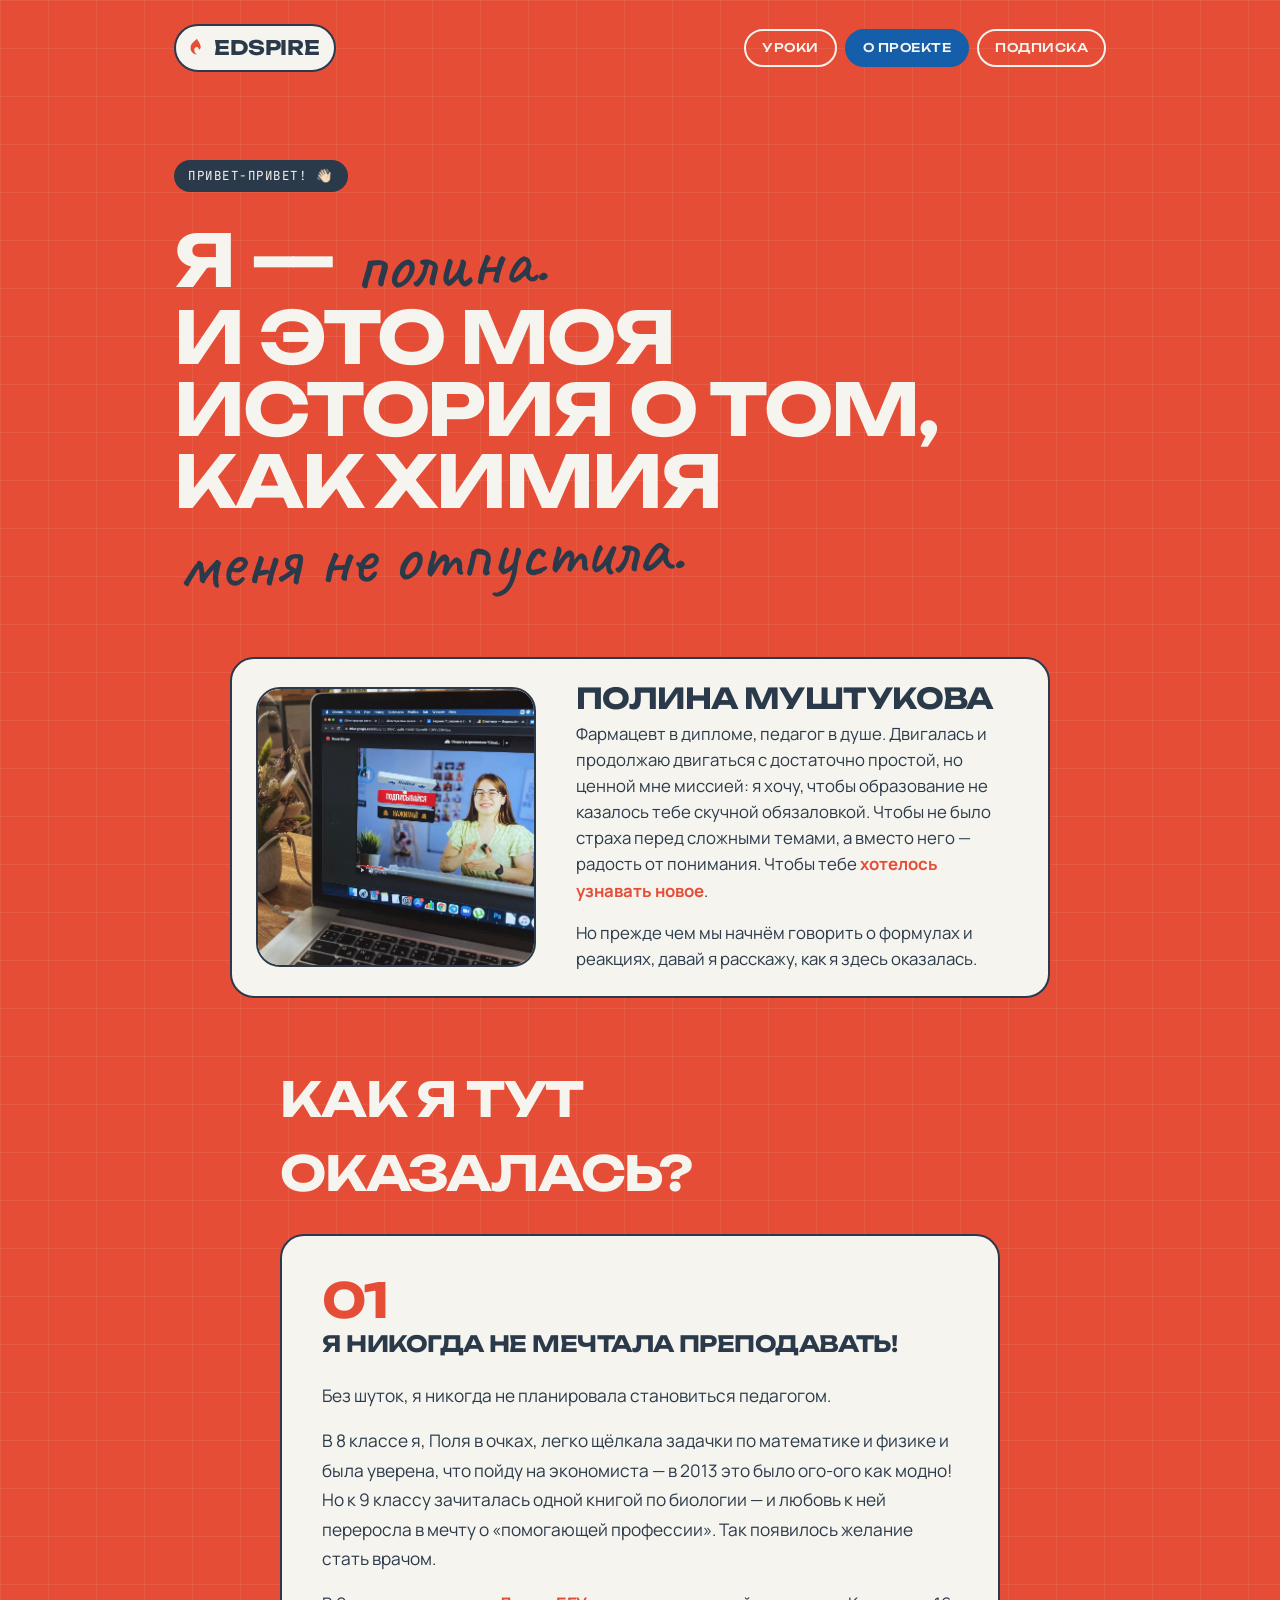
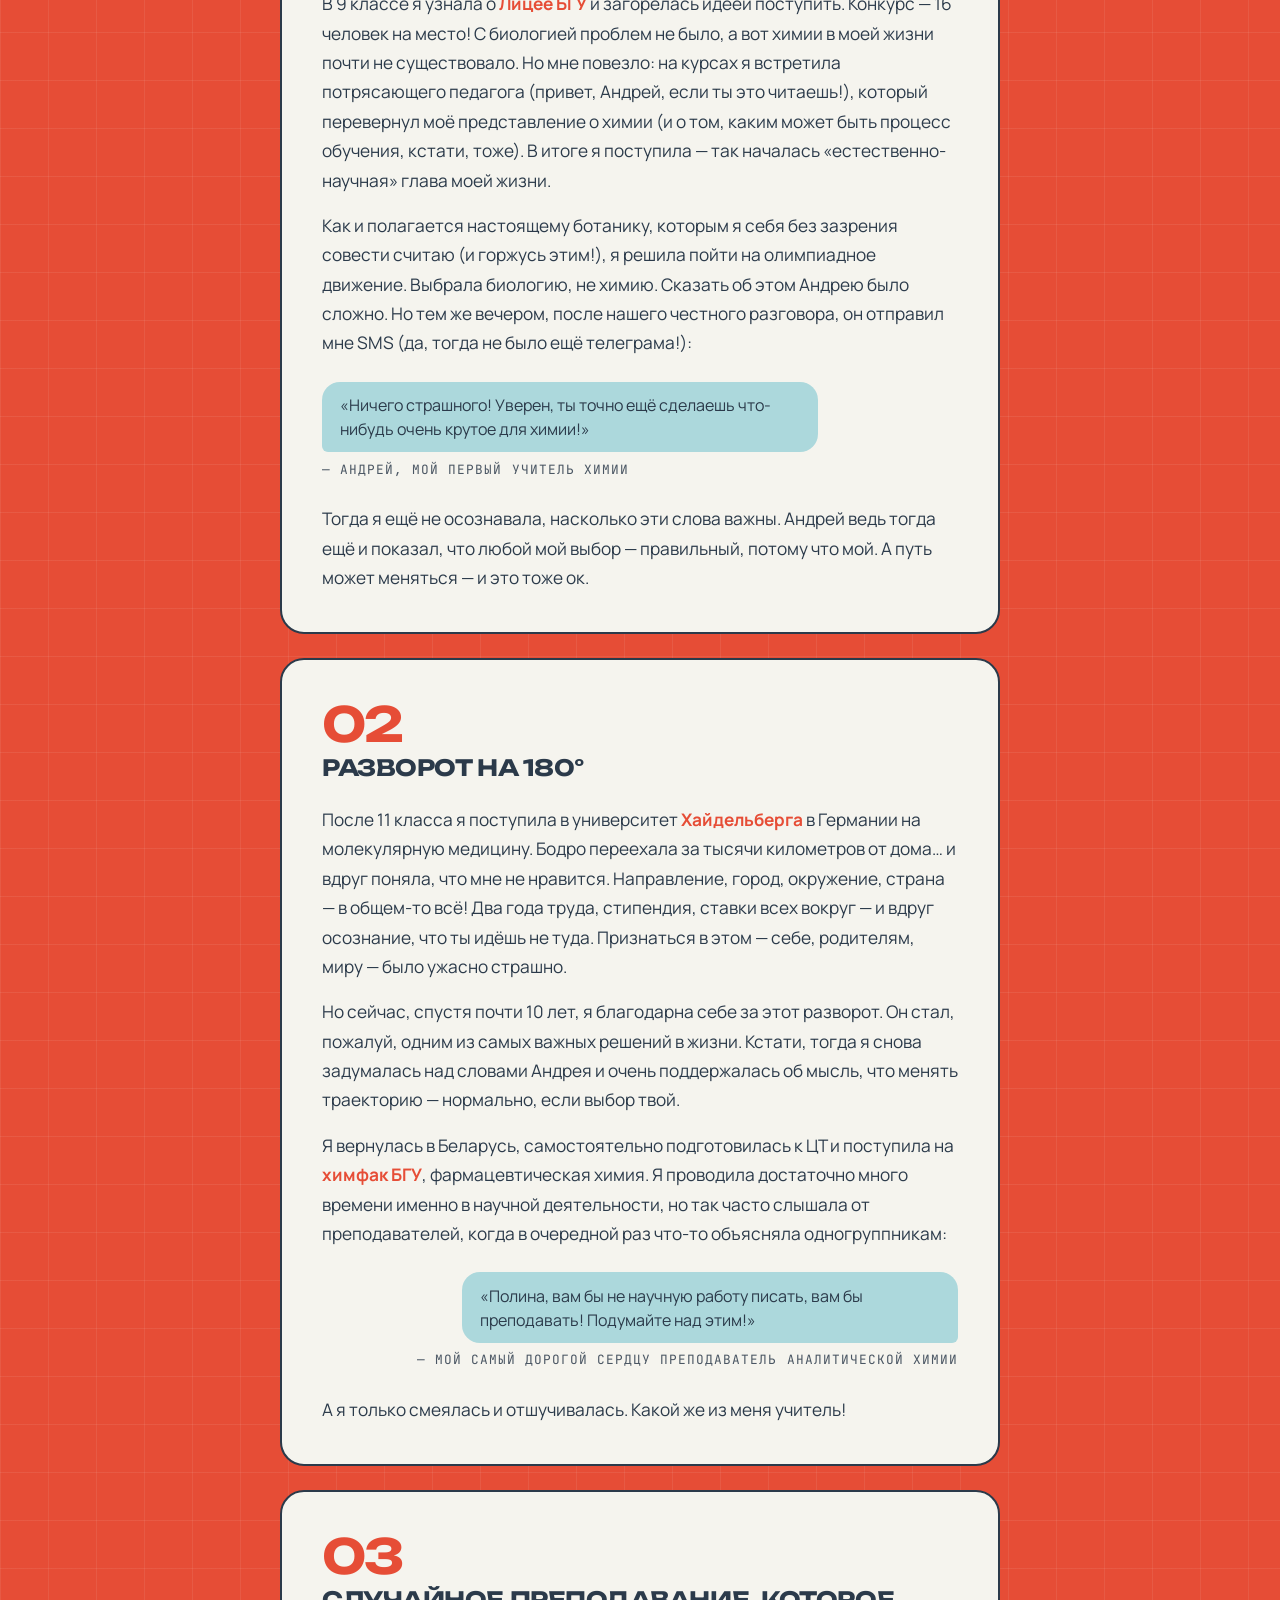
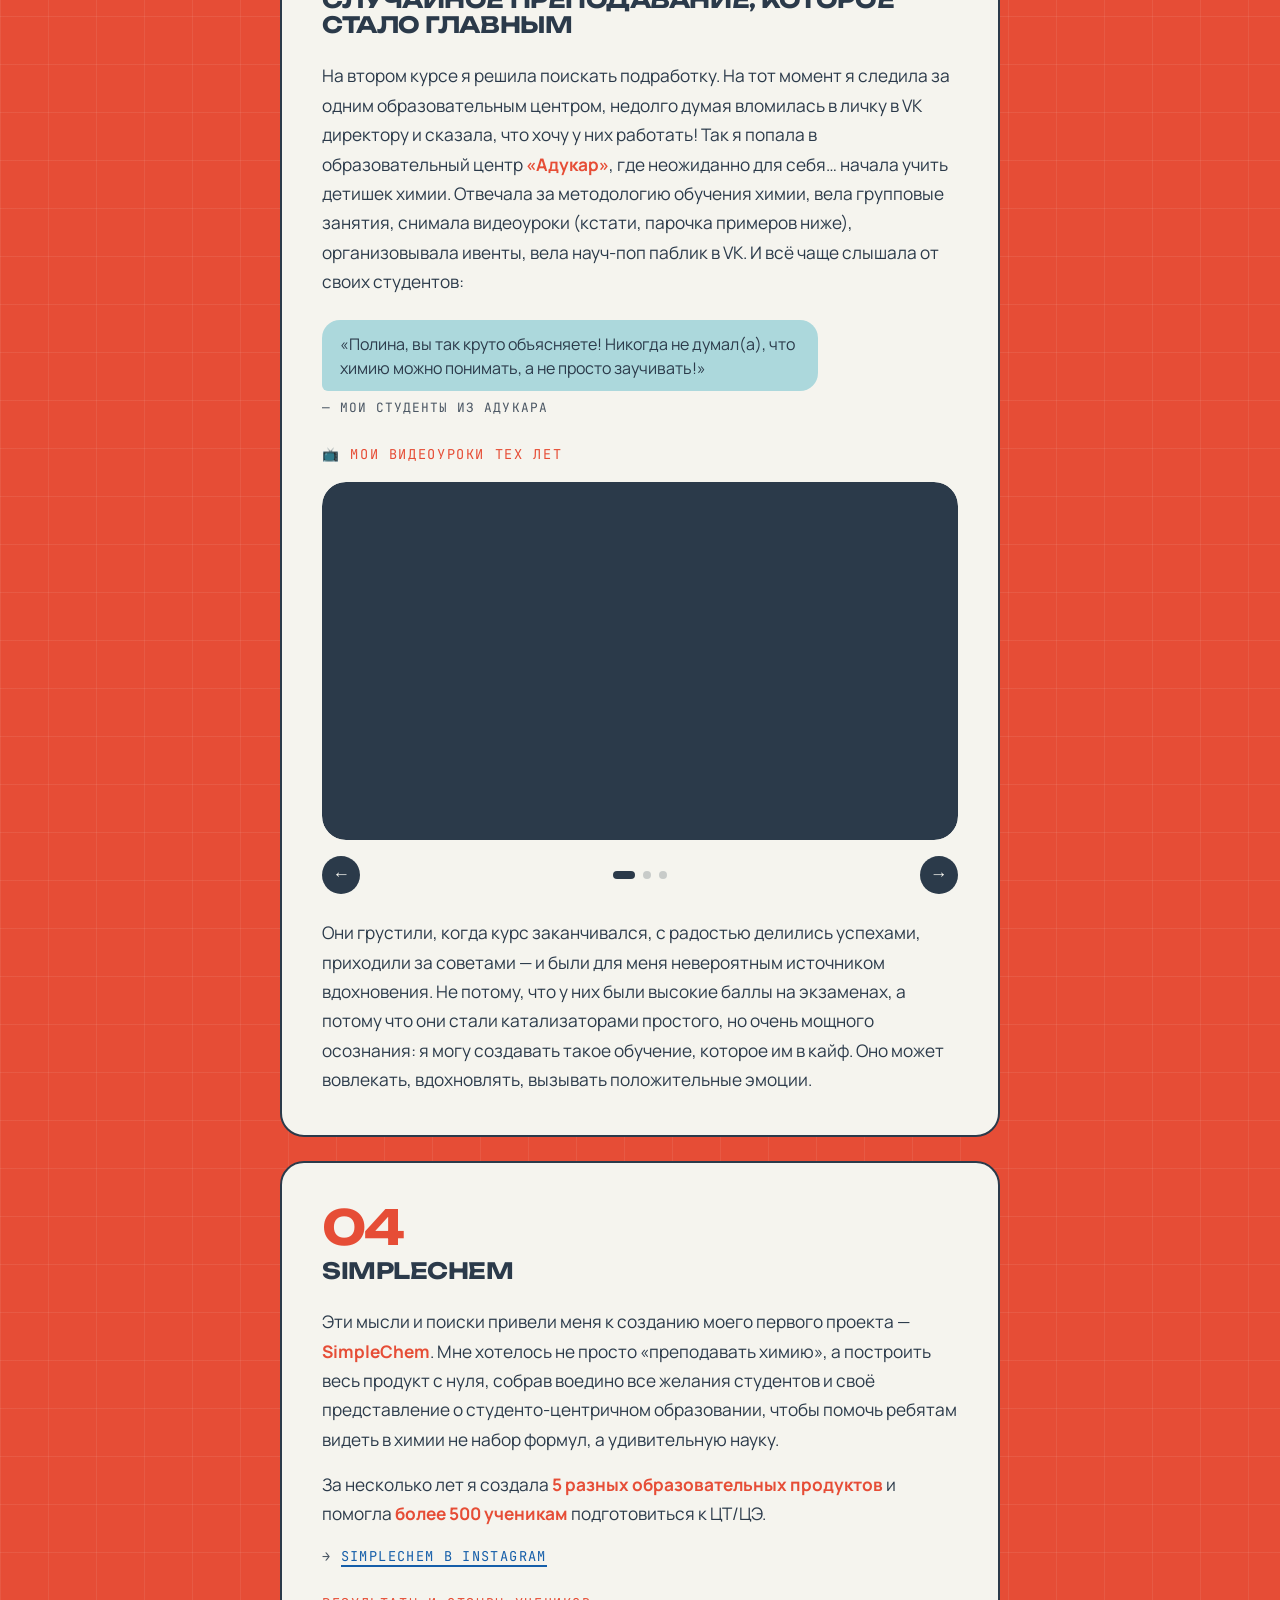
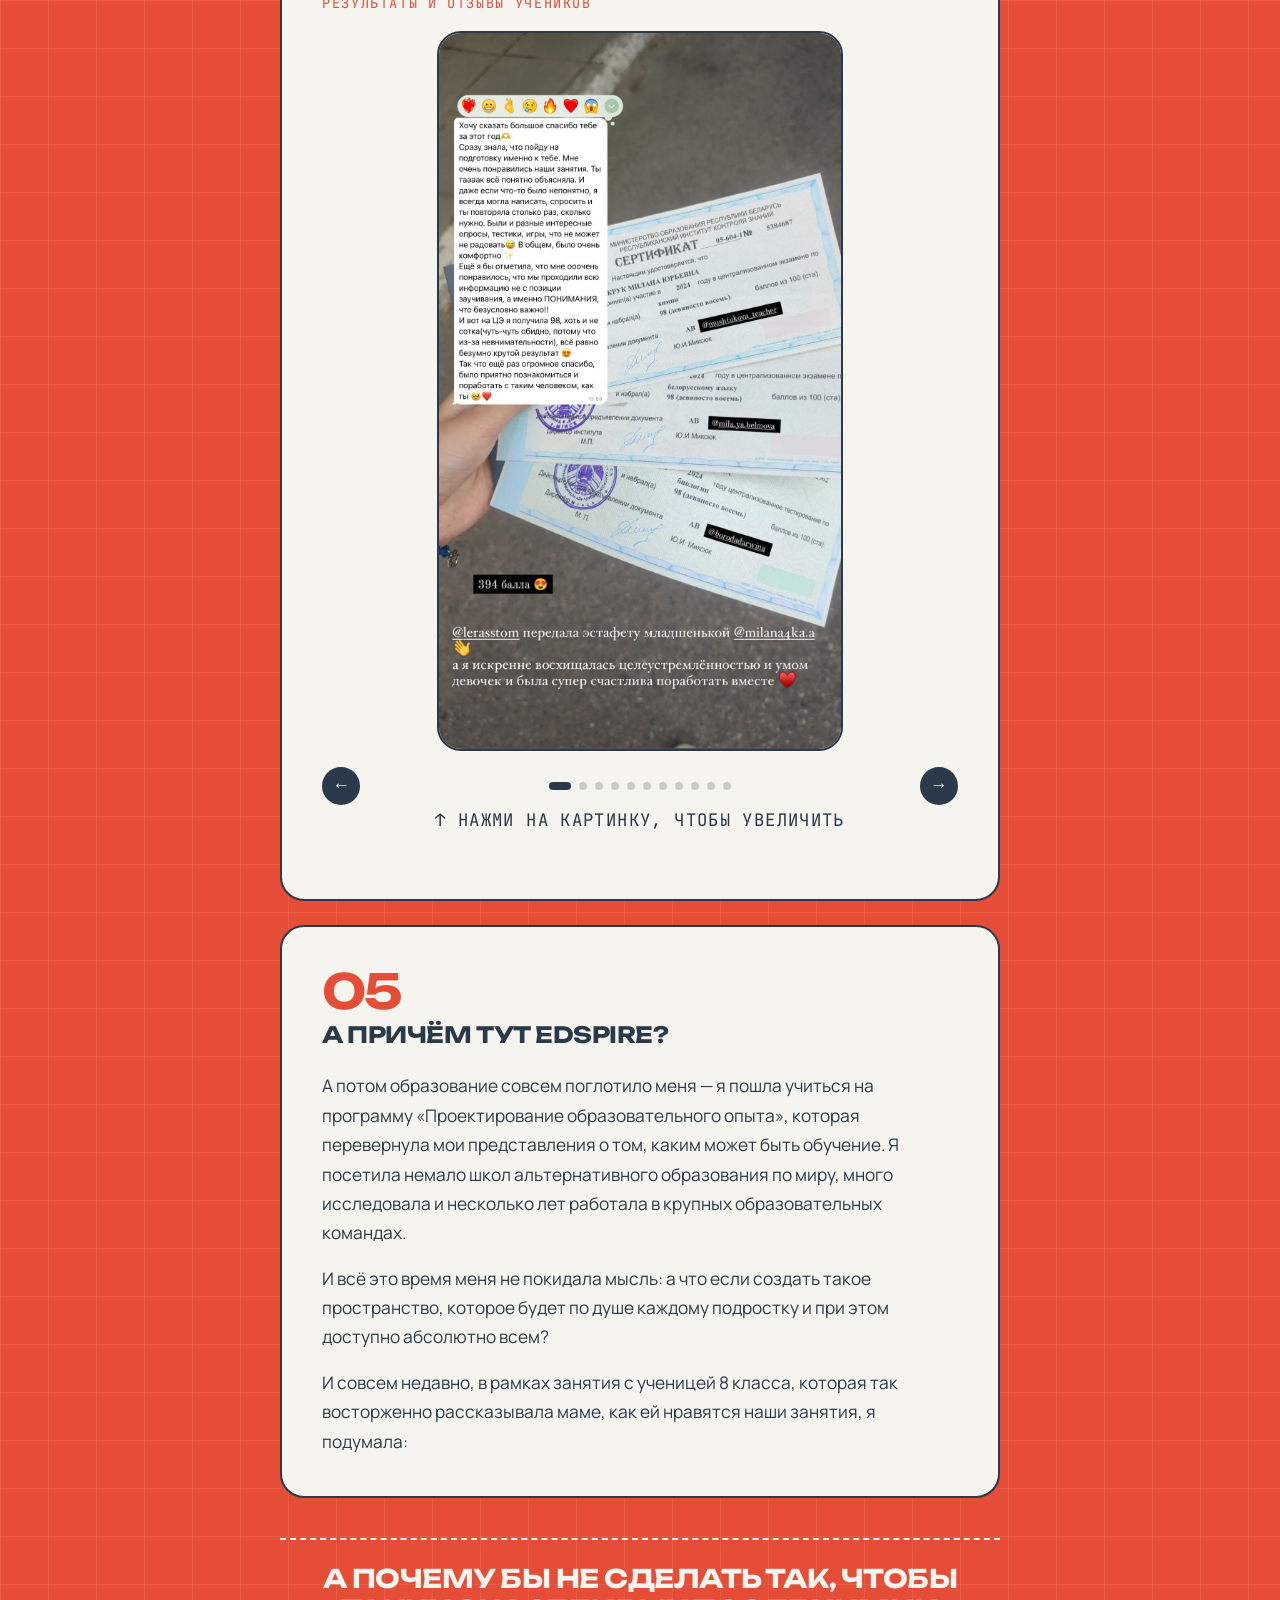
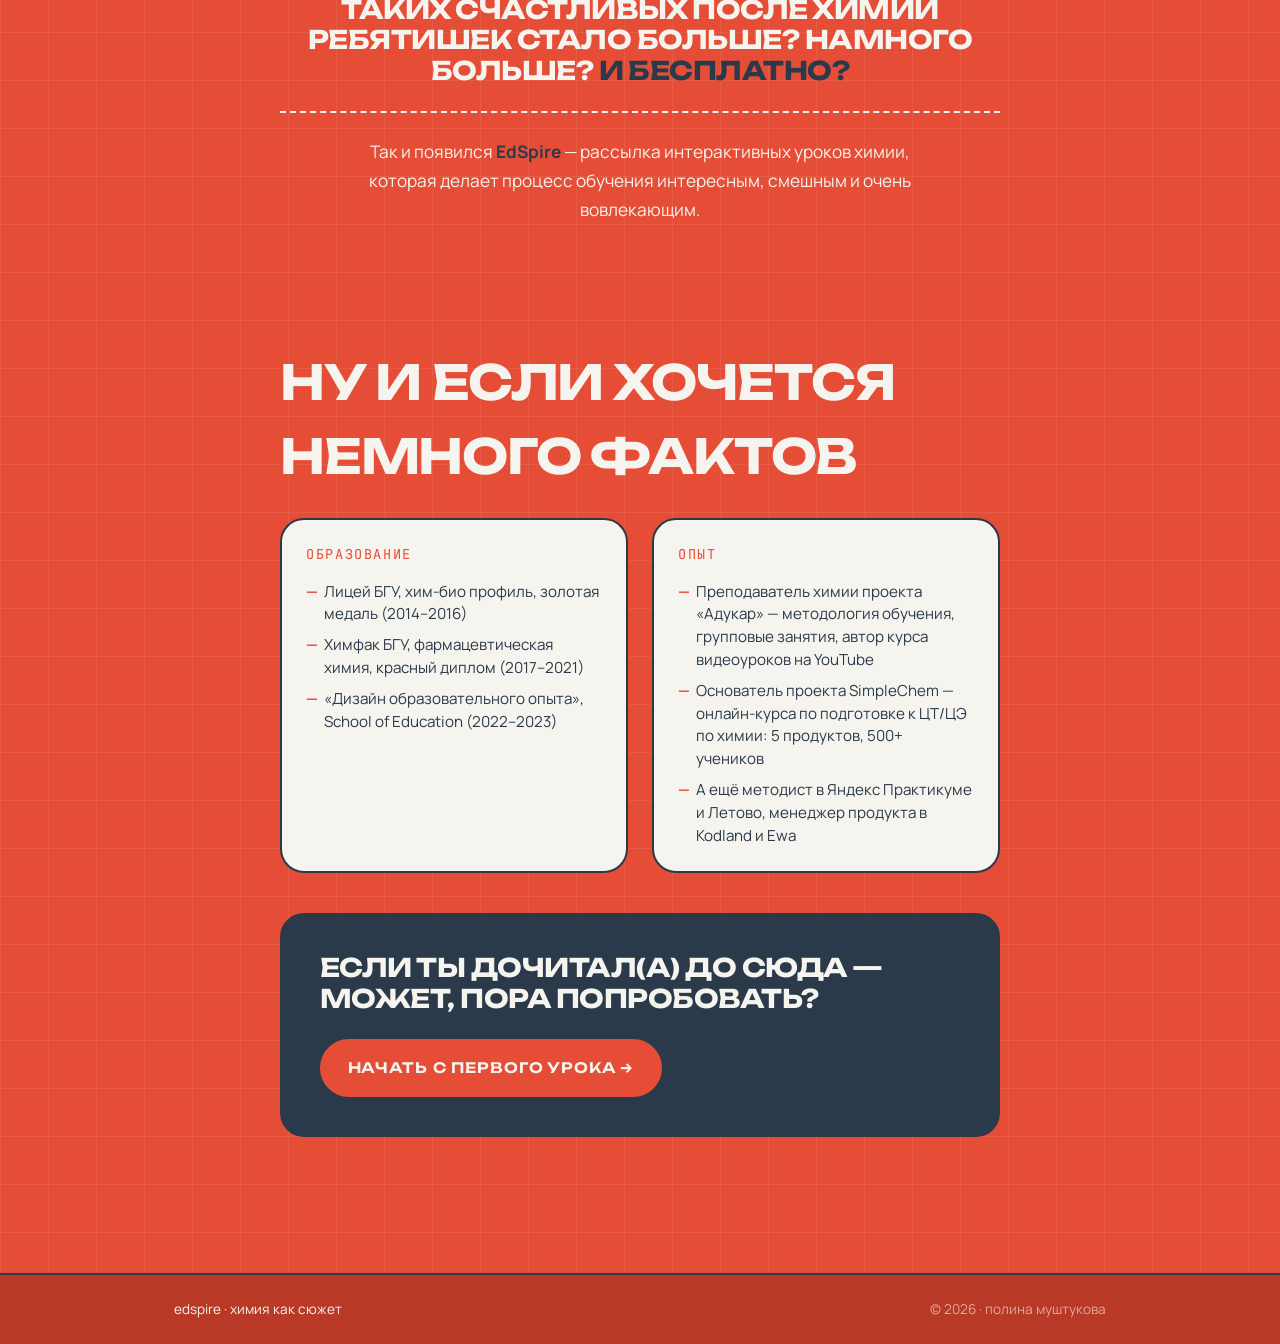
==== about/index.html @ 7f11f26e "сайт: главная, о проекте и первый готовый урок публичная витрина EdSpire. показываются только готовы" ====
<!DOCTYPE html>
<html lang="ru">
<head>
  <meta charset="UTF-8" />
  <meta name="viewport" content="width=device-width, initial-scale=1.0" />
  <title>о проекте — EdSpire</title>
  <meta name="description" content="EdSpire — это рассылка уроков химии от Полины Муштуковой. История о том, как из лицея БГУ через Хайдельберг я пришла к идее бесплатных уроков для всех." />
  <link rel="preconnect" href="https://fonts.googleapis.com" />
  <link rel="preconnect" href="https://fonts.gstatic.com" crossorigin />
  <link href="https://fonts.googleapis.com/css2?family=Unbounded:wght@400;500;600;700&family=Manrope:wght@400;500;600;700&family=Caveat:wght@500;600;700&family=JetBrains+Mono:wght@400;500&display=swap" rel="stylesheet" />
  <link rel="stylesheet" href="../assets/css/base.css" />
  <link rel="stylesheet" href="../assets/css/about.css" />
</head>
<body>
  <header class="site-header">
    <div class="wrap">
      <a class="logo" href="../">
        <span class="logo-pill">
          <span class="logo-flame" aria-hidden="true"></span>
          <span>edspire</span>
        </span>
      </a>
      <nav class="site-nav">
        <a href="../lessons/">уроки</a>
        <a href="./" class="is-active">о проекте</a>
        <a href="../#subscribe">подписка</a>
      </nav>
    </div>
  </header>

  <main class="about-page">

    <!-- ============ HERO ============ -->
    <section class="about-hero">
      <div class="wrap">
        <p class="eyebrow">привет-привет! 👋🏻</p>
        <h1 class="about-title">
          я — <span class="accent">полина.</span><br/>
          и это моя история о том,<br/>
          как химия <span class="accent">меня не отпустила.</span>
        </h1>
      </div>
    </section>

    <!-- ============ КАРТОЧКА «КТО Я» ============ -->
    <section class="about-intro">
      <div class="wrap">
        <div class="intro-grid">
          <div class="intro-photo">
            <img src="../assets/images/palina.jpg" alt="Полина Муштукова" />
          </div>

          <div class="intro-text">
            <p class="intro-name">полина муштукова</p>
            <p>
              Фармацевт в дипломе, педагог в душе. Двигалась и продолжаю двигаться
              с достаточно простой, но ценной мне миссией: я хочу, чтобы образование
              не казалось тебе скучной обязаловкой. Чтобы не было страха перед
              сложными темами, а вместо него — радость от понимания. Чтобы тебе
              <strong>хотелось узнавать новое</strong>.
            </p>
            <p>
              Но прежде чем мы начнём говорить о формулах и реакциях, давай я
              расскажу, как я здесь оказалась.
            </p>
          </div>
        </div>
      </div>
    </section>

    <!-- ============ ИСТОРИЯ ============ -->
    <section class="about-story">
      <div class="wrap">
        <h2 class="story-heading">как я тут оказалась?</h2>

        <!-- карточка 1 -->
        <div class="story-card">
          <span class="story-card-num">01</span>
          <p class="story-card-title">я никогда не мечтала преподавать!</p>
          <p>
            Без шуток, я никогда не планировала становиться педагогом.
          </p>
          <p>
            В 8 классе я, Поля в очках, легко щёлкала задачки по математике
            и физике и была уверена, что пойду на экономиста — в 2013 это было
            ого-ого как модно! Но к 9 классу зачиталась одной книгой по биологии —
            и любовь к ней переросла в мечту о «помогающей профессии». Так
            появилось желание стать врачом.
          </p>
          <p>
            В 9 классе я узнала о <strong>Лицее БГУ</strong> и загорелась
            идеей поступить. Конкурс — 16 человек на место! С биологией проблем
            не было, а вот химии в моей жизни почти не существовало. Но мне
            повезло: на курсах я встретила потрясающего педагога (привет, Андрей,
            если ты это читаешь!), который перевернул моё представление о химии
            (и о том, каким может быть процесс обучения, кстати, тоже).
            В итоге я поступила — так началась «естественно-научная» глава
            моей жизни.
          </p>
          <p>
            Как и полагается настоящему ботанику, которым я себя без зазрения
            совести считаю (и горжусь этим!), я решила пойти на олимпиадное
            движение. Выбрала биологию, не химию. Сказать об
            этом Андрею было сложно. Но тем же вечером, после нашего честного
            разговора, он отправил мне SMS (да, тогда не было ещё телеграма!):
          </p>
          <div class="sms-quote">
            <div class="bubble">
              <p>«Ничего страшного! Уверен, ты точно ещё сделаешь что-нибудь очень крутое для химии!»</p>
            </div>
            <p class="quote-author">— Андрей, мой первый учитель химии</p>
          </div>
          <p>
            Тогда я ещё не осознавала, насколько эти слова важны. Андрей ведь
            тогда ещё и показал, что любой мой выбор — правильный, потому что мой.
            А путь может меняться — и это тоже ок.
          </p>
        </div>

        <!-- карточка 2 -->
        <div class="story-card">
          <span class="story-card-num">02</span>
          <p class="story-card-title">разворот на 180°</p>
          <p>
            После 11 класса я поступила в университет <strong>Хайдельберга</strong>
            в Германии на молекулярную медицину. Бодро переехала за тысячи
            километров от дома… и вдруг поняла, что мне не нравится. Направление,
            город, окружение, страна — в общем-то всё! Два года труда, стипендия,
            ставки всех вокруг — и вдруг осознание, что ты идёшь не туда.
            Признаться в этом — себе, родителям, миру — было ужасно страшно.
          </p>
          <p>
            Но сейчас, спустя почти 10 лет, я благодарна себе за этот разворот.
            Он стал, пожалуй, одним из самых важных решений в жизни. Кстати, тогда
            я снова задумалась над словами Андрея и очень поддержалась об мысль,
            что менять траекторию — нормально, если выбор твой.
          </p>
          <p>
            Я вернулась в Беларусь, самостоятельно подготовилась к ЦТ и
            поступила на <strong>химфак БГУ</strong>, фармацевтическая химия.
            Я проводила достаточно много времени именно в научной деятельности,
            но так часто слышала от преподавателей, когда в очередной раз
            что-то объясняла одногруппникам:
          </p>
          <div class="sms-quote sms-quote--right">
            <div class="bubble">
              <p>«Полина, вам бы не научную работу писать, вам бы преподавать! Подумайте над этим!»</p>
            </div>
            <p class="quote-author">— мой самый дорогой сердцу преподаватель аналитической химии</p>
          </div>
          <p>А я только смеялась и отшучивалась. Какой же из меня учитель!</p>
        </div>

        <!-- карточка 3 -->
        <div class="story-card">
          <span class="story-card-num">03</span>
          <p class="story-card-title">случайное преподавание, которое стало главным</p>
          <p>
            На втором курсе я решила поискать подработку. На тот момент я следила
            за одним образовательным центром, недолго думая вломилась в личку в VK
            директору и сказала, что хочу у них работать! Так я попала в
            образовательный центр <strong>«Адукар»</strong>,
            где неожиданно для себя… начала учить детишек химии. Отвечала за
            методологию обучения химии, вела групповые занятия, снимала
            видеоуроки (кстати, парочка примеров ниже), организовывала ивенты, вела
            науч-поп паблик в VK. И всё чаще слышала от своих студентов:
          </p>
          <div class="sms-quote">
            <div class="bubble">
              <p>«Полина, вы так круто объясняете! Никогда не думал(а), что химию можно понимать, а не просто заучивать!»</p>
            </div>
            <p class="quote-author">— мои студенты из Адукара</p>
          </div>
          <div class="youtube-block">
            <p class="youtube-label">📺 мои видеоуроки тех лет</p>
            <div class="youtube-carousel" id="yt-carousel">
              <div class="video-slide">
                <div class="video-wrap">
                  <iframe
                    src="https://www.youtube.com/embed/B3Gatl4y2GI"
                    title="Видеоурок химии №1"
                    allow="accelerometer; autoplay; clipboard-write; encrypted-media; gyroscope; picture-in-picture"
                    allowfullscreen>
                  </iframe>
                </div>
              </div>
              <div class="video-slide">
                <div class="video-wrap">
                  <iframe
                    src="https://www.youtube.com/embed/2sXJqnn6Hs8"
                    title="Видеоурок химии №2"
                    allow="accelerometer; autoplay; clipboard-write; encrypted-media; gyroscope; picture-in-picture"
                    allowfullscreen>
                  </iframe>
                </div>
              </div>
              <div class="video-slide">
                <div class="video-wrap">
                  <iframe
                    src="https://www.youtube.com/embed/vwnMvhMb02Q"
                    title="Видеоурок химии №3"
                    allow="accelerometer; autoplay; clipboard-write; encrypted-media; gyroscope; picture-in-picture"
                    allowfullscreen>
                  </iframe>
                </div>
              </div>
            </div>
            <div class="youtube-nav">
              <button class="yt-nav-btn yt-prev" aria-label="предыдущее видео">←</button>
              <div class="yt-dots">
                <button class="yt-dot is-active" aria-label="видео 1"></button>
                <button class="yt-dot" aria-label="видео 2"></button>
                <button class="yt-dot" aria-label="видео 3"></button>
              </div>
              <button class="yt-nav-btn yt-next" aria-label="следующее видео">→</button>
            </div>
          </div>
          <script>
          (function () {
            var carousel = document.getElementById('yt-carousel');
            var slides   = carousel.querySelectorAll('.video-slide');
            var dots     = document.querySelectorAll('.yt-dot');
            var current  = 0;

            function goTo(n) {
              current = Math.max(0, Math.min(slides.length - 1, n));
              carousel.scrollTo({ left: carousel.offsetWidth * current, behavior: 'smooth' });
              dots.forEach(function (d, i) { d.classList.toggle('is-active', i === current); });
            }

            document.querySelector('.yt-prev').addEventListener('click', function () { goTo(current - 1); });
            document.querySelector('.yt-next').addEventListener('click', function () { goTo(current + 1); });
            dots.forEach(function (d, i) { d.addEventListener('click', function () { goTo(i); }); });

            carousel.addEventListener('scroll', function () {
              var idx = Math.round(carousel.scrollLeft / carousel.offsetWidth);
              if (idx !== current) {
                current = idx;
                dots.forEach(function (d, i) { d.classList.toggle('is-active', i === current); });
              }
            }, { passive: true });
          })();
          </script>
          <p>
            Они грустили, когда курс заканчивался, с радостью делились
            успехами, приходили за советами — и были для меня невероятным
            источником вдохновения. Не потому, что у них были высокие баллы
            на экзаменах, а потому что они стали катализаторами простого,
            но очень мощного осознания: я могу создавать такое обучение, которое
            им в кайф. Оно может вовлекать, вдохновлять, вызывать положительные
            эмоции.
          </p>
        </div>

        <!-- карточка 4 -->
        <div class="story-card">
          <span class="story-card-num">04</span>
          <p class="story-card-title">SimpleChem</p>
          <p>
            Эти мысли и поиски привели меня к созданию моего первого проекта —
            <strong>SimpleChem</strong>. Мне хотелось не просто «преподавать
            химию», а построить весь продукт с нуля, собрав воедино все желания
            студентов и своё представление о студенто-центричном образовании,
            чтобы помочь ребятам видеть в химии не набор формул, а удивительную
            науку.
          </p>
          <p>
            За несколько лет я создала <strong>5 разных образовательных
            продуктов</strong> и помогла <strong>более 500 ученикам</strong>
            подготовиться к ЦТ/ЦЭ.
          </p>
          <p class="story-link">
            → <a href="https://www.instagram.com/simple.chem/" target="_blank" rel="noopener">SimpleChem в Instagram</a>
          </p>
          <div class="results-block">
            <p class="youtube-label">результаты и отзывы учеников</p>
            <div class="results-carousel" id="results-carousel">
              <div class="result-slide"><img src="images/IMG_5867.JPG" alt="Результаты ученика SimpleChem" /></div>
              <div class="result-slide"><img src="images/IMG_5869.JPG" alt="Отзыв ученика SimpleChem" /></div>
              <div class="result-slide"><img src="images/IMG_5870.JPG" alt="Результаты ученика SimpleChem" /></div>
              <div class="result-slide"><img src="images/IMG_5871.JPG" alt="Результаты ученика SimpleChem" /></div>
              <div class="result-slide"><img src="images/IMG_5872.JPG" alt="Результаты ученика SimpleChem" /></div>
              <div class="result-slide"><img src="images/IMG_5873.JPG" alt="Результаты ученика SimpleChem" /></div>
              <div class="result-slide"><img src="images/IMG_5879.JPG" alt="Отзыв ученика SimpleChem" /></div>
              <div class="result-slide"><img src="images/IMG_5880.JPG" alt="Результаты ученика SimpleChem" /></div>
              <div class="result-slide"><img src="images/IMG_5881.JPG" alt="Отзыв ученика SimpleChem" /></div>
              <div class="result-slide"><img src="images/IMG_5882.JPG" alt="Результаты ученика SimpleChem" /></div>
              <div class="result-slide"><img src="images/IMG_5883.JPG" alt="Отзыв ученика SimpleChem" /></div>
            </div>
            <div class="youtube-nav">
              <button class="yt-nav-btn res-prev" aria-label="предыдущее">←</button>
              <div class="yt-dots" id="res-dots">
                <button class="yt-dot is-active" aria-label="1"></button>
                <button class="yt-dot" aria-label="2"></button>
                <button class="yt-dot" aria-label="3"></button>
                <button class="yt-dot" aria-label="4"></button>
                <button class="yt-dot" aria-label="5"></button>
                <button class="yt-dot" aria-label="6"></button>
                <button class="yt-dot" aria-label="7"></button>
                <button class="yt-dot" aria-label="8"></button>
                <button class="yt-dot" aria-label="9"></button>
                <button class="yt-dot" aria-label="10"></button>
                <button class="yt-dot" aria-label="11"></button>
              </div>
              <button class="yt-nav-btn res-next" aria-label="следующее">→</button>
            </div>
            <p class="results-hint">↑ нажми на картинку, чтобы увеличить</p>
          </div>

          <!-- лайтбокс для увеличения -->
          <div class="results-lightbox" id="results-lightbox">
            <button class="results-lightbox-close" aria-label="закрыть">✕</button>
            <img src="" alt="Результат ученика SimpleChem" />
          </div>

          <script>
          (function () {
            var carousel = document.getElementById('results-carousel');
            var dots     = document.querySelectorAll('#res-dots .yt-dot');
            var current  = 0;

            function goTo(n) {
              var slides = carousel.querySelectorAll('.result-slide');
              current = Math.max(0, Math.min(slides.length - 1, n));
              carousel.scrollTo({ left: carousel.offsetWidth * current, behavior: 'smooth' });
              dots.forEach(function (d, i) { d.classList.toggle('is-active', i === current); });
            }

            document.querySelector('.res-prev').addEventListener('click', function () { goTo(current - 1); });
            document.querySelector('.res-next').addEventListener('click', function () { goTo(current + 1); });
            dots.forEach(function (d, i) { d.addEventListener('click', function () { goTo(i); }); });

            carousel.addEventListener('scroll', function () {
              var idx = Math.round(carousel.scrollLeft / carousel.offsetWidth);
              if (idx !== current) {
                current = idx;
                dots.forEach(function (d, i) { d.classList.toggle('is-active', i === current); });
              }
            }, { passive: true });

            // лайтбокс
            var lightbox    = document.getElementById('results-lightbox');
            var lightboxImg = lightbox.querySelector('img');
            var closeBtn    = lightbox.querySelector('.results-lightbox-close');

            function openLightbox(src, alt) {
              lightboxImg.src = src;
              lightboxImg.alt = alt || '';
              lightbox.classList.add('is-open');
              document.body.style.overflow = 'hidden';
            }
            function closeLightbox() {
              lightbox.classList.remove('is-open');
              lightboxImg.src = '';
              document.body.style.overflow = '';
            }

            carousel.querySelectorAll('.result-slide img').forEach(function (img) {
              img.addEventListener('click', function () { openLightbox(img.src, img.alt); });
            });
            lightbox.addEventListener('click', function (e) {
              if (e.target !== lightboxImg) closeLightbox();
            });
            closeBtn.addEventListener('click', closeLightbox);
            document.addEventListener('keydown', function (e) {
              if (e.key === 'Escape' && lightbox.classList.contains('is-open')) closeLightbox();
            });
          })();
          </script>
        </div>

        <!-- карточка 5 -->
        <div class="story-card">
          <span class="story-card-num">05</span>
          <p class="story-card-title">а причём тут EdSpire?</p>
          <p>
            А потом образование совсем поглотило меня — я пошла учиться на
            программу «Проектирование образовательного опыта», которая
            перевернула мои представления о том, каким может быть обучение.
            Я посетила немало школ альтернативного образования по миру, много
            исследовала и несколько лет работала в крупных образовательных
            командах.
          </p>
          <p>
            И всё это время меня не покидала мысль: а что если создать такое
            пространство, которое будет по душе каждому подростку и при этом
            доступно абсолютно всем?
          </p>
          <p>
            И совсем недавно, в рамках занятия с ученицей 8 класса, которая
            так восторженно рассказывала маме, как ей нравятся наши занятия,
            я подумала:
          </p>
        </div>

        <!-- финал истории на коралле -->
        <div class="story-finale">
          <p class="big-thought">
            а почему бы не сделать так, чтобы таких счастливых после химии
            ребятишек стало больше? намного больше? <span class="accent">и бесплатно?</span>
          </p>
          <p class="story-finale-lead">
            Так и появился <strong>EdSpire</strong> — рассылка интерактивных
            уроков химии, которая делает процесс обучения интересным, смешным
            и очень вовлекающим.
          </p>
        </div>

      </div>
    </section>

    <!-- ============ ФАКТЫ ============ -->
    <section class="about-facts">
      <div class="wrap">
        <h2 class="story-heading">ну и если хочется немного фактов</h2>
        <div class="facts-grid">
          <div class="facts-col">
            <p class="facts-label">образование</p>
            <ul class="facts-list">
              <li>Лицей БГУ, хим-био профиль, золотая медаль (2014–2016)</li>
              <li>Химфак БГУ, фармацевтическая химия, красный диплом (2017–2021)</li>
              <li>«Дизайн образовательного опыта», School of Education (2022–2023)</li>
            </ul>
          </div>
          <div class="facts-col">
            <p class="facts-label">опыт</p>
            <ul class="facts-list">
              <li>Преподаватель химии проекта «Адукар» — методология обучения, групповые занятия, автор курса видеоуроков на YouTube</li>
              <li>Основатель проекта SimpleChem — онлайн-курса по подготовке к ЦТ/ЦЭ по химии: 5 продуктов, 500+ учеников</li>
              <li>А ещё методист в Яндекс Практикуме и Летово, менеджер продукта в Kodland и Ewa</li>
            </ul>
          </div>
        </div>
      </div>
    </section>

    <!-- ============ CTA ============ -->
    <section class="about-cta">
      <div class="wrap">
        <div class="about-cta-box">
          <p class="about-cta-text">Если ты дочитал(а) до сюда — может, пора попробовать?</p>
          <a class="cta" href="../lessons/01-what-is-chemistry/">начать с первого урока →</a>
        </div>
      </div>
    </section>

  </main>

  <footer class="site-footer">
    <div class="wrap">
      <p>edspire · химия как сюжет</p>
      <p class="muted">© 2026 · полина муштукова</p>
    </div>
  </footer>
</body>
</html>
---- assets/css/base.css ----
/* ========================================
   EdSpire — orange variant
   Вдохновлено Rafinad Band
   ======================================== */

:root {
  --bg: #E64D36;          /* основной коралловый — фон */
  --bg-deep: #B83A26;     /* затемнённый для footer */
  --grid: rgba(245, 244, 238, 0.08);
  --card: #F5F4EE;        /* кремовый — карточки, текст */
  --ink: #2B3A4A;         /* тёмно-синий — везде, где был чёрный */
  --ink-soft: rgba(43, 58, 74, 0.85);
  --paper: #F5F4EE;
  --on-bg: #F5F4EE;
  --on-bg-soft: rgba(245, 244, 238, 0.85);
  --on-bg-muted: rgba(245, 244, 238, 0.6);
  --line-light: rgba(245, 244, 238, 0.2);

  --blue: #155EA9;        /* глубокий синий — акценты */
  --tangerine: #EF8733;   /* мандарин — микро-детали */
  --mist: #ACD8DC;        /* пыльно-бирюзовый — мягкие блоки */

  --display: 'Unbounded', 'TT Norms', system-ui, sans-serif;
  --sans: 'Manrope', system-ui, sans-serif;
  --mono: 'JetBrains Mono', ui-monospace, monospace;
  --handwritten: 'Caveat', cursive;

  --space-1: 0.5rem;
  --space-2: 1rem;
  --space-3: 1.5rem;
  --space-4: 2.5rem;
  --space-5: 4rem;
  --space-6: 6rem;

  --radius: 24px;
  --radius-sm: 8px;
  --max-width: 980px;
}

* { box-sizing: border-box; }

html { -webkit-text-size-adjust: 100%; scroll-behavior: smooth; }

body {
  margin: 0;
  background: var(--bg);
  color: var(--on-bg);
  font-family: var(--sans);
  font-size: 17px;
  line-height: 1.55;
  -webkit-font-smoothing: antialiased;

  background-image:
    linear-gradient(var(--grid) 1px, transparent 1px),
    linear-gradient(90deg, var(--grid) 1px, transparent 1px);
  background-size: 48px 48px;
}

.wrap {
  max-width: var(--max-width);
  margin: 0 auto;
  padding: 0 var(--space-3);
}

/* ---------- HEADER ---------- */
.site-header {
  padding: var(--space-3) 0;
}
.site-header .wrap {
  display: flex;
  justify-content: space-between;
  align-items: center;
  gap: var(--space-3);
}
.logo {
  display: inline-flex;
  align-items: center;
  gap: 0.5rem;
  text-decoration: none;
  color: var(--on-bg);
  font-family: var(--display);
  font-weight: 700;
  font-size: 1.25rem;
  letter-spacing: -0.02em;
  text-transform: uppercase;
}
.logo-pill {
  background: var(--card);
  color: var(--ink);
  border-radius: 999px;
  padding: 0.4rem 0.9rem 0.4rem 0.6rem;
  display: inline-flex;
  align-items: center;
  gap: 0.4rem;
  border: 2px solid var(--ink);
}
.logo-flame {
  width: 22px; height: 22px;
  display: inline-block;
  background: var(--bg);
  -webkit-mask: url("data:image/svg+xml;utf8,<svg xmlns='http://www.w3.org/2000/svg' viewBox='0 0 24 24'><path fill='black' d='M12 2c1 3 4 5 4 9 0 1.5-.7 2.5-2 3 0-2-1-3-2-3-1.5 0-3 1-3 3 0 2 1 4 3 5-4 0-7-3-7-7 0-5 4-7 7-10z'/></svg>") center/contain no-repeat;
          mask: url("data:image/svg+xml;utf8,<svg xmlns='http://www.w3.org/2000/svg' viewBox='0 0 24 24'><path fill='black' d='M12 2c1 3 4 5 4 9 0 1.5-.7 2.5-2 3 0-2-1-3-2-3-1.5 0-3 1-3 3 0 2 1 4 3 5-4 0-7-3-7-7 0-5 4-7 7-10z'/></svg>") center/contain no-repeat;
}
.site-nav {
  display: flex;
  gap: 0.5rem;
  font-family: var(--display);
  font-size: 0.75rem;
  font-weight: 500;
  text-transform: uppercase;
  letter-spacing: 0.04em;
}
.site-nav a {
  color: var(--on-bg);
  text-decoration: none;
  padding: 0.5rem 1rem;
  border-radius: 999px;
  border: 2px solid var(--on-bg);
  transition: all 0.2s;
}
.site-nav a:hover, .site-nav a.is-active {
  background: var(--blue);
  color: var(--card);
  border-color: var(--blue);
}

/* ---------- TICKER LENTA ---------- */
.ticker {
  background: var(--ink);
  color: var(--on-bg);
  padding: 0.8rem 0;
  overflow: hidden;
  border-top: 2px solid var(--ink);
  border-bottom: 2px solid var(--ink);
  margin: var(--space-2) 0;
}
.ticker-track {
  display: flex;
  gap: 2.5rem;
  white-space: nowrap;
  animation: ticker-scroll 30s linear infinite;
  font-family: var(--display);
  font-weight: 700;
  font-size: 1.1rem;
  text-transform: uppercase;
  letter-spacing: 0.02em;
}
.ticker-track span { display: inline-flex; align-items: center; gap: 2.5rem; }
.ticker-track span::after {
  content: "★";
  color: var(--tangerine);
  font-size: 1.4rem;
}
@keyframes ticker-scroll {
  from { transform: translateX(0); }
  to   { transform: translateX(-50%); }
}

/* ---------- HERO ---------- */
.hero {
  padding: var(--space-4) var(--space-3) var(--space-5);
  position: relative;
}
.hero-inner {
  position: relative;
  z-index: 1;
  max-width: 880px;
}

.eyebrow {
  font-family: var(--mono);
  font-size: 0.78rem;
  text-transform: uppercase;
  letter-spacing: 0.12em;
  color: var(--on-bg);
  margin: 0 0 var(--space-2);
  display: inline-block;
  background: var(--ink);
  padding: 0.4rem 0.9rem;
  border-radius: 999px;
}

.hero-title {
  font-family: var(--display);
  font-weight: 700;
  font-size: clamp(2.5rem, 8vw, 5.5rem);
  line-height: 0.95;
  letter-spacing: -0.03em;
  margin: var(--space-2) 0 var(--space-3);
  text-transform: uppercase;
  color: var(--on-bg);
}
.hero-title .accent {
  font-family: var(--handwritten);
  text-transform: lowercase;
  font-weight: 500;
  font-size: 0.95em;
  color: var(--ink);
  display: inline-block;
  transform: rotate(-2deg);
  letter-spacing: 0;
}

/* нарисованный «штрих» под акцентом */
.hero-title .accent::after {
  content: '';
  display: block;
  height: 4px;
  background: var(--ink);
  margin-top: -8px;
  border-radius: 4px;
  transform: rotate(0.5deg);
}

.hero-card {
  background: var(--card);
  color: var(--ink);
  border-radius: var(--radius);
  padding: var(--space-3) var(--space-4);
  margin-top: var(--space-3);
  max-width: 720px;
  border: 2px solid var(--ink);
  position: relative;
}
.hero-card-content { padding-top: 0; }
.hero-lead {
  font-size: 1.05rem;
  line-height: 1.55;
  color: var(--ink);
  margin: 0 0 var(--space-2);
}
.hero-meta {
  font-family: var(--mono);
  font-size: 0.78rem;
  color: var(--ink);
  letter-spacing: 0.02em;
  display: flex;
  flex-wrap: wrap;
  gap: 0.5rem 1.25rem;
}
.hero-meta span::before { content: '·'; color: var(--bg); margin-right: 0.4rem; font-weight: 700; }

/* ---------- SECTIONS ---------- */
section { scroll-margin-top: var(--space-3); }

.section-head {
  display: flex;
  justify-content: space-between;
  align-items: baseline;
  margin-bottom: var(--space-3);
  flex-wrap: wrap;
  gap: var(--space-2);
}
.section-head h2 {
  font-family: var(--display);
  font-weight: 700;
  font-size: clamp(2rem, 5vw, 3rem);
  letter-spacing: -0.025em;
  margin: 0;
  text-transform: uppercase;
  color: var(--on-bg);
}
.section-meta {
  font-family: var(--handwritten);
  font-size: 1.6rem;
  color: var(--on-bg);
  margin: 0;
  transform: rotate(-3deg);
}

/* ---------- LESSONS LIST ---------- */
.lessons { padding: var(--space-4) var(--space-3); }
.lesson-list {
  list-style: none;
  margin: 0;
  padding: 0;
  display: grid;
  gap: var(--space-2);
}
.lesson-card {
  background: var(--card);
  color: var(--ink);
  border-radius: var(--radius);
  overflow: hidden;
  border: 2px solid var(--ink);
  transition: transform 0.2s;
}
.lesson-card:hover { transform: translateY(-2px) rotate(-0.3deg); }

.lesson-card a,
.lesson-card .lesson-card-content {
  display: grid;
  grid-template-columns: 80px 1fr auto;
  gap: var(--space-3);
  padding: var(--space-3) var(--space-4);
  text-decoration: none;
  color: inherit;
  align-items: center;
}
.lesson-card a:hover .lesson-arrow {
  transform: translateX(6px);
  background: var(--blue);
  color: var(--card);
}
.lesson-card--soon {
  background: transparent;
  border: 2px dashed var(--on-bg);
  color: var(--on-bg);
}
.lesson-card--soon:hover { transform: none; }
.lesson-card--soon .lesson-card-content { color: var(--on-bg); }

.lesson-num {
  font-family: var(--display);
  font-weight: 700;
  font-size: 3rem;
  line-height: 1;
  letter-spacing: -0.03em;
  color: var(--ink);
}
.lesson-card--soon .lesson-num { color: var(--on-bg-muted); }

.lesson-card-topic {
  font-family: var(--mono);
  font-size: 0.72rem;
  letter-spacing: 0.02em;
  color: rgba(43, 58, 74, 0.4);
  margin: 0.5rem 0 0;
}

.lesson-body h3 {
  font-family: var(--display);
  font-weight: 700;
  font-size: 1.4rem;
  letter-spacing: -0.02em;
  margin: 0 0 0.4rem;
  text-transform: uppercase;
  line-height: 1.05;
}
.lesson-body p {
  margin: 0 0 var(--space-2);
  font-size: 0.95rem;
  line-height: 1.45;
  opacity: 0.85;
}
.lesson-tags {
  display: flex;
  gap: 0.4rem;
  flex-wrap: wrap;
}
.tag {
  font-family: var(--mono);
  font-size: 0.7rem;
  text-transform: uppercase;
  letter-spacing: 0.08em;
  background: var(--ink);
  color: var(--card);
  padding: 0.25rem 0.6rem;
  border-radius: 999px;
}
.tag-hot {
  background: var(--blue);
  color: var(--card);
}
.tag--topic {
  background: var(--blue);
  color: var(--card);
}
.tag--soft {
  background: transparent;
  color: rgba(43, 58, 74, 0.6);
  border: 1.5px solid rgba(43, 58, 74, 0.22);
}
.lesson-card--soon .tag {
  background: transparent;
  color: var(--on-bg);
  border: 1px solid var(--on-bg);
}

.lesson-arrow {
  width: 48px; height: 48px;
  border-radius: 50%;
  background: var(--ink);
  color: var(--on-bg);
  display: flex;
  align-items: center;
  justify-content: center;
  font-size: 1.3rem;
  font-weight: 600;
  transition: transform 0.2s, background 0.2s;
  flex-shrink: 0;
}

/* ---------- ABOUT TEASER ---------- */
.about { padding: var(--space-5) var(--space-3); }
.about-teaser {
  display: block;
  background: var(--card);
  color: var(--ink);
  border-radius: var(--radius);
  padding: var(--space-4);
  text-decoration: none;
  transition: transform 0.2s;
  border: 2px solid var(--ink);
}
.about-teaser:hover { transform: translateY(-2px); }
.about-teaser .eyebrow {
  background: var(--bg);
  color: var(--on-bg);
  margin-bottom: var(--space-2);
}
.about-teaser h2 {
  font-family: var(--display);
  font-weight: 700;
  font-size: clamp(1.8rem, 4vw, 2.4rem);
  letter-spacing: -0.025em;
  text-transform: uppercase;
  margin: 0 0 var(--space-2);
  line-height: 1.05;
  color: var(--ink);
}
.about-teaser h2 .accent {
  font-family: var(--handwritten);
  font-weight: 500;
  text-transform: lowercase;
  color: var(--bg);
  font-size: 1.1em;
  display: inline-block;
  transform: rotate(-2deg);
}
.about-teaser-lead {
  font-size: 1.05rem;
  line-height: 1.55;
  color: var(--ink);
  margin: 0 0 var(--space-3);
}
.about-teaser-cta {
  font-family: var(--display);
  font-weight: 600;
  font-size: 0.85rem;
  text-transform: uppercase;
  letter-spacing: 0.06em;
  color: var(--card);
  background: var(--ink);
  padding: 0.7rem 1.3rem;
  border-radius: 999px;
  display: inline-block;
  transition: transform 0.15s, background 0.15s;
}
.about-teaser:hover .about-teaser-cta { transform: translateX(4px); background: var(--blue); }

/* ---------- SUBSCRIBE ---------- */
.subscribe { padding: var(--space-4) var(--space-3) var(--space-6); }
.subscribe-box {
  background: var(--ink);
  color: var(--card);
  padding: var(--space-4);
  border-radius: var(--radius);
  position: relative;
  border: 2px solid var(--ink);
}
.subscribe-box .eyebrow { background: var(--bg); color: var(--card); }
.subscribe-box h2 {
  font-family: var(--display);
  font-weight: 700;
  font-size: clamp(1.8rem, 4vw, 2.8rem);
  margin: var(--space-2) 0 var(--space-2);
  letter-spacing: -0.025em;
  text-transform: uppercase;
  line-height: 1;
  color: var(--card);
}
.subscribe-lead {
  color: rgba(245, 244, 238, 0.8);
  margin: 0 0 var(--space-3);
  font-size: 1.05rem;
}
.cta {
  display: inline-flex;
  align-items: center;
  gap: 0.6rem;
  background: var(--bg);
  color: var(--card);
  padding: 1rem 1.6rem;
  text-decoration: none;
  border-radius: 999px;
  font-family: var(--display);
  font-weight: 600;
  font-size: 0.9rem;
  text-transform: uppercase;
  letter-spacing: 0.06em;
  transition: transform 0.15s, background 0.15s;
  border: 2px solid var(--bg);
}
.cta:hover { background: var(--blue); color: var(--card); border-color: var(--blue); transform: translateY(-2px); }
.subscribe-note {
  font-family: var(--mono);
  font-size: 0.78rem;
  color: rgba(245, 244, 238, 0.55);
  margin: var(--space-2) 0 0;
}

/* ---------- FOOTER ---------- */
.site-footer {
  border-top: 2px solid var(--ink);
  background: var(--bg-deep);
  padding: var(--space-3) 0;
  font-size: 0.85rem;
  color: var(--on-bg);
}
.site-footer .wrap {
  display: flex;
  justify-content: space-between;
  align-items: center;
  flex-wrap: wrap;
  gap: var(--space-1);
}
.site-footer p { margin: 0; }
.site-footer .muted { color: var(--on-bg-muted); }

/* ---------- MOBILE ---------- */
@media (max-width: 720px) {
  .lesson-card a,
  .lesson-card .lesson-card-content {
    grid-template-columns: 60px 1fr;
    padding: var(--space-3);
  }
  .lesson-arrow { display: none; }
  .lesson-num { font-size: 2.2rem; }
  .section-head h2 { font-size: 1.8rem; }
  .ticker-track { font-size: 0.9rem; gap: 1.5rem; }
}

@media (max-width: 540px) {
  .hero-card { padding: var(--space-3); }
  .wrap { padding: 0 var(--space-2); }

  /* Eyebrow: при переносе строки pill разваливается → делаем прямоугольник */
  .eyebrow {
    border-radius: 14px;
    line-height: 1.55;
  }

  /* ---- Хедер: лого на первой строке, все три чипа — на второй ---- */
  .site-header .wrap {
    flex-wrap: wrap;
    gap: var(--space-1);
  }
  .site-nav {
    width: 100%;
    gap: 0.4rem;
    flex-wrap: wrap;         /* чипы переносятся если не влезают */
  }
  .site-nav a {
    padding: 0.35rem 0.7rem;
    font-size: 0.7rem;
    white-space: nowrap;     /* текст внутри чипа не переносится */
  }

  /* ---- Карточки уроков: вертикальная раскладка ---- */
  /* Цифра становится маленькой меткой, заголовок получает всю ширину */
  .lesson-card a,
  .lesson-card .lesson-card-content {
    grid-template-columns: 1fr;
    padding: var(--space-2) var(--space-3);
    gap: 0.3rem;
  }
  .lesson-num {
    font-family: var(--mono);
    font-size: 0.72rem;
    font-weight: 600;
    letter-spacing: 0.06em;
    color: rgba(43, 58, 74, 0.45);
    line-height: 1;
  }
  .lesson-card--soon .lesson-num { color: var(--on-bg-muted); }
  .lesson-body h3 {
    font-size: 1.15rem;
    overflow-wrap: break-word;
  }
  .lesson-body p { font-size: 0.9rem; }
}

/* ========================================
   HERO CTAs
   ======================================== */
.hero-ctas {
  display: flex;
  gap: var(--space-2);
  flex-wrap: wrap;
  margin-top: var(--space-3);
}
.hero-cta {
  display: inline-flex;
  align-items: center;
  background: var(--ink);
  color: var(--card);
  padding: 0.9rem 1.5rem;
  border-radius: 999px;
  font-family: var(--display);
  font-weight: 600;
  font-size: 0.85rem;
  text-transform: uppercase;
  letter-spacing: 0.05em;
  text-decoration: none;
  border: 2px solid var(--ink);
  transition: background 0.15s, border-color 0.15s;
  margin-top: var(--space-3);
}
.hero-cta:hover { background: var(--blue); border-color: var(--blue); }

.hero-cta-secondary {
  display: inline-flex;
  align-items: center;
  background: transparent;
  color: var(--on-bg);
  padding: 0.9rem 1.5rem;
  border-radius: 999px;
  font-family: var(--display);
  font-weight: 600;
  font-size: 0.85rem;
  text-transform: uppercase;
  letter-spacing: 0.05em;
  text-decoration: none;
  border: 2px solid var(--on-bg);
  transition: background 0.15s, color 0.15s, border-color 0.15s;
}
.hero-cta-secondary:hover {
  background: var(--blue);
  color: var(--card);
  border-color: var(--blue);
}

/* ========================================
   WHY SECTION
   ======================================== */
.why { padding: var(--space-5) var(--space-3) var(--space-4); }
.why h2 {
  font-family: var(--display);
  font-weight: 700;
  font-size: clamp(1.8rem, 4vw, 2.5rem);
  letter-spacing: -0.025em;
  text-transform: uppercase;
  color: var(--on-bg);
  margin: 0 0 var(--space-4);
  max-width: 680px;
  line-height: 1.05;
}
.why-grid {
  display: grid;
  grid-template-columns: repeat(3, 1fr);
  gap: var(--space-2);
}
.why-item {
  background: var(--card);
  color: var(--ink);
  border-radius: var(--radius);
  padding: var(--space-3) var(--space-4);
  border: 2px solid var(--ink);
}
.why-intro {
  font-size: 1.05rem;
  line-height: 1.6;
  color: var(--on-bg-soft);
  margin: 0 0 var(--space-4);
  max-width: 600px;
}
p.why-item-num {
  font-family: var(--display);
  font-weight: 700;
  font-size: 3rem;
  line-height: 1;
  letter-spacing: -0.04em;
  color: var(--bg);
  margin: 0 0 0.4rem;
}
.why-item-label {
  display: block;
  font-family: var(--display);
  font-weight: 700;
  font-size: 0.7rem;
  text-transform: uppercase;
  letter-spacing: 0.1em;
  color: var(--ink);
  margin: 0 0 var(--space-2);
}
.why-item p:not(.why-item-num) {
  margin: 0;
  font-size: 0.95rem;
  line-height: 1.65;
  color: var(--ink);
}
.why-result {
  background: transparent;
  border: none;
  color: var(--ink);
  font-family: var(--handwritten);
  font-size: 1.7rem;
  font-weight: 500;
  line-height: 1.4;
  letter-spacing: 0;
  padding: var(--space-3) 0;
  margin-top: var(--space-3);
  display: inline-block;
  transform: rotate(-1deg);
}

/* ========================================
   PREVIEW SECTION (3 карточки)
   ======================================== */
.preview { padding: var(--space-4) var(--space-3) var(--space-2); }
.preview-intro {
  font-size: 1rem;
  line-height: 1.6;
  color: var(--on-bg-soft);
  margin: 0 0 var(--space-3);
  max-width: 560px;
}
.lesson-card--featured { box-shadow: 0 0 0 4px var(--card); }
.preview-all {
  font-family: var(--handwritten);
  font-size: 1.5rem;
  color: var(--on-bg);
  text-decoration: none;
  display: block;
  text-align: center;
  margin-top: var(--space-3);
  transition: opacity 0.15s;
}
.preview-all:hover { opacity: 0.6; }

/* ========================================
   ABOUT BLOCK (статичная, не ссылка)
   ======================================== */
.about-block {
  background: var(--card);
  color: var(--ink);
  border-radius: var(--radius);
  padding: var(--space-4);
  border: 2px solid var(--ink);
  max-width: 720px;
}
.about-block h2 {
  font-family: var(--display);
  font-weight: 700;
  font-size: clamp(1.8rem, 4vw, 2.4rem);
  letter-spacing: -0.025em;
  text-transform: uppercase;
  margin: 0 0 var(--space-3);
  line-height: 1.05;
  color: var(--ink);
}
.about-block-text {
  font-size: 1rem;
  line-height: 1.65;
  color: var(--ink);
  margin: 0 0 var(--space-2);
}

@media (max-width: 720px) {
  .why-grid { grid-template-columns: 1fr; }
}

@media (max-width: 540px) {
  .hero-ctas { flex-direction: column; }
  .hero-cta, .hero-cta-secondary { justify-content: center; }
  .why-item { padding: var(--space-3); }
  .why-item-num { font-size: 2.2rem; }
}
---- assets/css/about.css ----
/* ========================================
   EdSpire — about page styles
   Подхватывает переменные из base.css
   ======================================== */

.about-page { padding-bottom: var(--space-6); }

/* ---------- HERO ---------- */
.about-hero {
  padding: var(--space-5) var(--space-3) var(--space-4);
}
.about-title {
  font-family: var(--display);
  font-weight: 700;
  font-size: clamp(2.25rem, 6.5vw, 4.5rem);
  line-height: 1;
  letter-spacing: -0.03em;
  margin: var(--space-2) 0 0;
  text-transform: uppercase;
  color: var(--on-bg);
  max-width: 980px;
}
.about-title .accent {
  font-family: var(--handwritten);
  text-transform: lowercase;
  font-weight: 500;
  font-size: 1.05em;
  color: var(--ink);
  display: inline-block;
  transform: rotate(-2deg);
  letter-spacing: 0;
  padding: 0 0.05em;
}

/* ---------- ИНТРО-КАРТОЧКА ---------- */
.about-intro { padding: var(--space-3); }
.intro-grid {
  display: grid;
  grid-template-columns: 280px 1fr;
  gap: var(--space-4);
  background: var(--card);
  color: var(--ink);
  border-radius: var(--radius);
  padding: var(--space-3);
  align-items: center;
  border: 2px solid var(--ink);
  max-width: 820px;
  margin: 0 auto;
}
.intro-photo {
  width: 100%;        /* занять всю первую колонку грида */
  min-width: 0;       /* разрешаем сжиматься внутри грида */
}
.intro-photo img {
  width: 100%;
  max-width: 100%;            /* не вылезаем за родителя */
  height: auto;
  aspect-ratio: 1 / 1;        /* такой же квадрат, как и плейсхолдер */
  object-fit: cover;          /* фото заполняет квадрат, лишнее обрезается по краям */
  object-position: center;    /* центрируем — можно поменять на "top" или "50% 30%" если лицо выше */
  border-radius: var(--radius);
  border: 2px solid var(--ink);
  display: block;
}
.intro-text { padding-right: var(--space-2); }
.intro-text p {
  margin: 0 0 var(--space-2);
  font-size: 1.05rem;
  line-height: 1.55;
  color: var(--ink);
}
.intro-text p:last-child { margin: 0; }
.intro-text strong { color: var(--bg); font-weight: 700; }
.intro-name {
  font-family: var(--display) !important;
  font-weight: 700 !important;
  font-size: 1.8rem !important;
  letter-spacing: -0.02em;
  margin: 0 0 var(--space-1) !important;
  text-transform: uppercase;
  color: var(--ink) !important;
  line-height: 1.05 !important;
}

/* ---------- ИСТОРИЯ ---------- */
.about-story { padding: var(--space-4) var(--space-3); }
.story-heading {
  font-family: var(--display);
  font-weight: 700;
  font-size: clamp(2rem, 5vw, 3rem);
  letter-spacing: -0.025em;
  text-transform: uppercase;
  margin: 0 auto var(--space-3);
  color: var(--on-bg);
  max-width: 720px;
}
.story-card {
  max-width: 720px;
  background: var(--card);
  color: var(--ink);
  border-radius: var(--radius);
  padding: var(--space-4);
  border: 2px solid var(--ink);
  margin: 0 auto var(--space-3);
}
.story-card:last-child { margin: 0 auto; }
.story-card-num {
  display: block;
  font-family: var(--display);
  font-weight: 700;
  font-size: 3rem;
  line-height: 1;
  letter-spacing: -0.04em;
  color: var(--bg);
  margin: 0 0 var(--space-1);
}
.story-card-title {
  font-family: var(--display) !important;
  font-weight: 700 !important;
  font-size: 1.4rem !important;
  letter-spacing: -0.02em;
  text-transform: uppercase;
  color: var(--ink) !important;
  line-height: 1.1 !important;
  margin: 0 0 var(--space-3) !important;
}
.story-card p {
  font-size: 1.08rem;
  line-height: 1.7;
  margin: 0 0 var(--space-2);
  color: var(--ink);
}
.story-card p:last-child { margin: 0; }
.story-card strong { color: var(--bg); font-weight: 700; }
.story-card em {
  font-style: normal;
  color: var(--blue);
  font-weight: 500;
}

/* ---------- СМС-ЦИТАТА ---------- */
.sms-quote {
  display: flex;
  flex-direction: column;
  align-items: flex-start;
  margin: var(--space-3) 0;
}
.sms-quote .bubble {
  background: var(--mist);
  color: var(--ink);
  padding: 0.7rem 1.1rem;
  border-radius: 18px;
  border-bottom-left-radius: 6px;
  max-width: 78%;
}
.sms-quote--right { align-items: flex-end; }
.sms-quote--right .bubble {
  border-bottom-left-radius: 18px;
  border-bottom-right-radius: 6px;
}
.sms-quote--right .quote-author { text-align: right; }
.sms-quote .bubble p {
  margin: 0 !important;
  font-size: 1rem !important;
  line-height: 1.5 !important;
  color: var(--ink) !important;
}
.sms-quote .quote-author {
  font-family: var(--mono) !important;
  font-size: 0.8rem !important;
  font-weight: 400 !important;
  text-transform: uppercase;
  letter-spacing: 0.08em;
  color: var(--ink-soft) !important;
  margin-top: 0.4rem !important;
}

/* ---------- БОЛЬШАЯ МЫСЛЬ ---------- */
.big-thought {
  font-family: var(--display) !important;
  font-weight: 700;
  font-size: 1.6rem !important;
  line-height: 1.2 !important;
  letter-spacing: -0.02em;
  color: var(--ink) !important;
  text-transform: uppercase;
  padding: var(--space-3) 0;
  border-top: 2px dashed var(--bg);
  border-bottom: 2px dashed var(--bg);
  margin: var(--space-3) 0 !important;
}
.big-thought .accent {
  color: var(--bg);
}

/* финал истории на коралловом фоне */
.story-finale {
  max-width: 720px;
  margin: 0 auto var(--space-3);
  padding: var(--space-2) 0;
  text-align: center;
}
.story-finale .big-thought {
  color: var(--on-bg) !important;
  border-top-color: var(--on-bg);
  border-bottom-color: var(--on-bg);
  margin-top: 0 !important;
}
.story-finale .big-thought .accent {
  color: var(--ink);
}
.story-finale-lead {
  font-size: 1.08rem;
  line-height: 1.7;
  color: var(--on-bg);
  max-width: 600px;
  margin: var(--space-3) auto 0;
}
.story-finale-lead strong { color: var(--ink); font-weight: 700; }

/* ---------- YOUTUBE-БЛОК ---------- */
.youtube-block { margin: var(--space-3) 0; }

/* Адаптивная обёртка для YouTube-видео 16:9 */
.video-wrap {
  position: relative;
  padding-bottom: 56.25%;
  height: 0;
  overflow: hidden;
  border-radius: var(--radius);
  background: var(--ink);
}
.video-wrap iframe {
  position: absolute;
  top: 0; left: 0;
  width: 100%; height: 100%;
  border: 0;
  border-radius: var(--radius);
}
.youtube-label {
  font-family: var(--mono) !important;
  font-size: 0.85rem !important;
  text-transform: uppercase;
  letter-spacing: 0.12em;
  color: var(--bg) !important;
  margin: 0 0 var(--space-2) !important;
}
/* Карусель */
.youtube-carousel {
  display: flex;
  overflow-x: auto;
  scroll-snap-type: x mandatory;
  scroll-behavior: smooth;
  -ms-overflow-style: none;
  scrollbar-width: none;
  border-radius: var(--radius);
}
.youtube-carousel::-webkit-scrollbar { display: none; }

.video-slide {
  flex: 0 0 100%;
  scroll-snap-align: start;
  min-width: 0;
}

/* Навигация: стрелки + точки */
.youtube-nav {
  display: flex;
  align-items: center;
  justify-content: space-between;
  margin-top: var(--space-2);
}
.yt-nav-btn {
  background: var(--ink);
  color: var(--card);
  border: none;
  border-radius: 999px;
  width: 2.4rem;
  height: 2.4rem;
  font-size: 1.1rem;
  cursor: pointer;
  display: flex;
  align-items: center;
  justify-content: center;
  transition: background 0.18s;
  line-height: 1;
  flex-shrink: 0;
}
.yt-nav-btn:hover { background: var(--blue); }

.yt-dots {
  display: flex;
  gap: 0.5rem;
  align-items: center;
}
.yt-dot {
  width: 8px;
  height: 8px;
  border-radius: 50%;
  background: rgba(43, 58, 74, 0.22);
  border: none;
  cursor: pointer;
  transition: all 0.2s;
  padding: 0;
}
.yt-dot.is-active {
  background: var(--ink);
  width: 22px;
  border-radius: 4px;
}

/* ---------- ССЫЛКА В ИСТОРИИ ---------- */
.story-link {
  font-family: var(--mono) !important;
  font-size: 0.85rem !important;
  text-transform: uppercase;
  letter-spacing: 0.1em;
  color: var(--ink-soft) !important;
  margin: var(--space-2) 0 !important;
}
.story-link a {
  color: var(--blue);
  text-decoration: none;
  border-bottom: 2px solid var(--blue);
  transition: opacity 0.15s;
}
.story-link a:hover { opacity: 0.65; }

/* ---------- ФАКТЫ ---------- */
.about-facts { padding: var(--space-4) var(--space-3); }
.about-facts .story-heading { margin-bottom: var(--space-3); }
.facts-grid {
  display: grid;
  grid-template-columns: 1fr 1fr;
  gap: var(--space-3);
  max-width: 720px;
  margin: 0 auto;
}
.facts-col {
  background: var(--card);
  color: var(--ink);
  border-radius: var(--radius);
  padding: var(--space-3);
  border: 2px solid var(--ink);
}
.facts-label {
  font-family: var(--mono);
  font-size: 0.85rem;
  text-transform: uppercase;
  letter-spacing: 0.12em;
  color: var(--bg);
  margin: 0 0 var(--space-2) !important;
}
.facts-list {
  list-style: none;
  padding: 0;
  margin: 0;
  display: flex;
  flex-direction: column;
  gap: var(--space-1);
}
.facts-list li {
  font-size: 0.95rem;
  line-height: 1.5;
  color: var(--ink);
  padding-left: 1.2em;
  position: relative;
}
.facts-list li::before {
  content: '—';
  position: absolute;
  left: 0;
  color: var(--bg);
  font-weight: 700;
}

/* ---------- CTA-БЛОК ---------- */
.about-cta { padding: 0 var(--space-3) var(--space-4); }
.about-cta-box {
  max-width: 720px;
  margin: 0 auto;
  background: var(--ink);
  color: var(--card);
  border-radius: var(--radius);
  padding: var(--space-4);
  display: flex;
  align-items: center;
  justify-content: space-between;
  gap: var(--space-3);
  flex-wrap: wrap;
}
.about-cta-text {
  font-family: var(--display);
  font-weight: 700;
  font-size: clamp(1.2rem, 3vw, 1.6rem);
  letter-spacing: -0.02em;
  text-transform: uppercase;
  color: var(--card);
  margin: 0;
  line-height: 1.2;
}
.about-cta-box .cta {
  flex-shrink: 0;
  background: var(--bg);
  color: var(--card);
  border-color: var(--bg);
}
.about-cta-box .cta:hover {
  background: var(--blue);
  border-color: var(--blue);
}

/* ---------- СЛАЙДЕР РЕЗУЛЬТАТОВ ---------- */
.results-block { margin: var(--space-3) 0; }
.results-carousel {
  display: flex;
  overflow-x: auto;
  scroll-snap-type: x mandatory;
  scroll-behavior: smooth;
  -ms-overflow-style: none;
  scrollbar-width: none;
  height: min(720px, 80vh);
}
.results-carousel::-webkit-scrollbar { display: none; }
.result-slide {
  flex: 0 0 100%;
  scroll-snap-align: start;
  display: flex;
  align-items: center;
  justify-content: center;
}
.result-slide img {
  height: 100%;
  width: auto;
  max-width: 100%;
  object-fit: contain;
  display: block;
  border-radius: var(--radius);
  border: 2px solid var(--ink);
  cursor: zoom-in;
}
.results-hint {
  font-family: var(--mono);
  font-size: 0.75rem;
  text-transform: uppercase;
  letter-spacing: 0.08em;
  color: var(--ink-soft);
  text-align: center;
  margin: var(--space-1) 0 0;
}

/* лайтбокс */
.results-lightbox {
  position: fixed;
  inset: 0;
  background: rgba(43, 58, 74, 0.92);
  display: none;
  align-items: center;
  justify-content: center;
  z-index: 1000;
  padding: var(--space-3);
  cursor: zoom-out;
}
.results-lightbox.is-open { display: flex; }
.results-lightbox img {
  max-width: 100%;
  max-height: 100%;
  border-radius: var(--radius);
  border: 2px solid var(--card);
}
.results-lightbox-close {
  position: absolute;
  top: var(--space-2);
  right: var(--space-2);
  width: 2.6rem;
  height: 2.6rem;
  border-radius: 999px;
  background: var(--card);
  color: var(--ink);
  border: none;
  font-size: 1.3rem;
  cursor: pointer;
  display: flex;
  align-items: center;
  justify-content: center;
  line-height: 1;
}

/* ---------- MOBILE ---------- */
@media (max-width: 720px) {
  .intro-grid { grid-template-columns: 1fr; gap: var(--space-2); padding: var(--space-2); }
  .intro-text { padding-right: 0; }
  .big-thought { font-size: 1.25rem !important; }
  .story-card-num { font-size: 2.2rem; }
  .story-card { padding: var(--space-3); }
  .facts-grid { grid-template-columns: 1fr; }
  .about-cta-box { flex-direction: column; align-items: flex-start; }
  .about-cta-text { font-size: 1.2rem; }
}
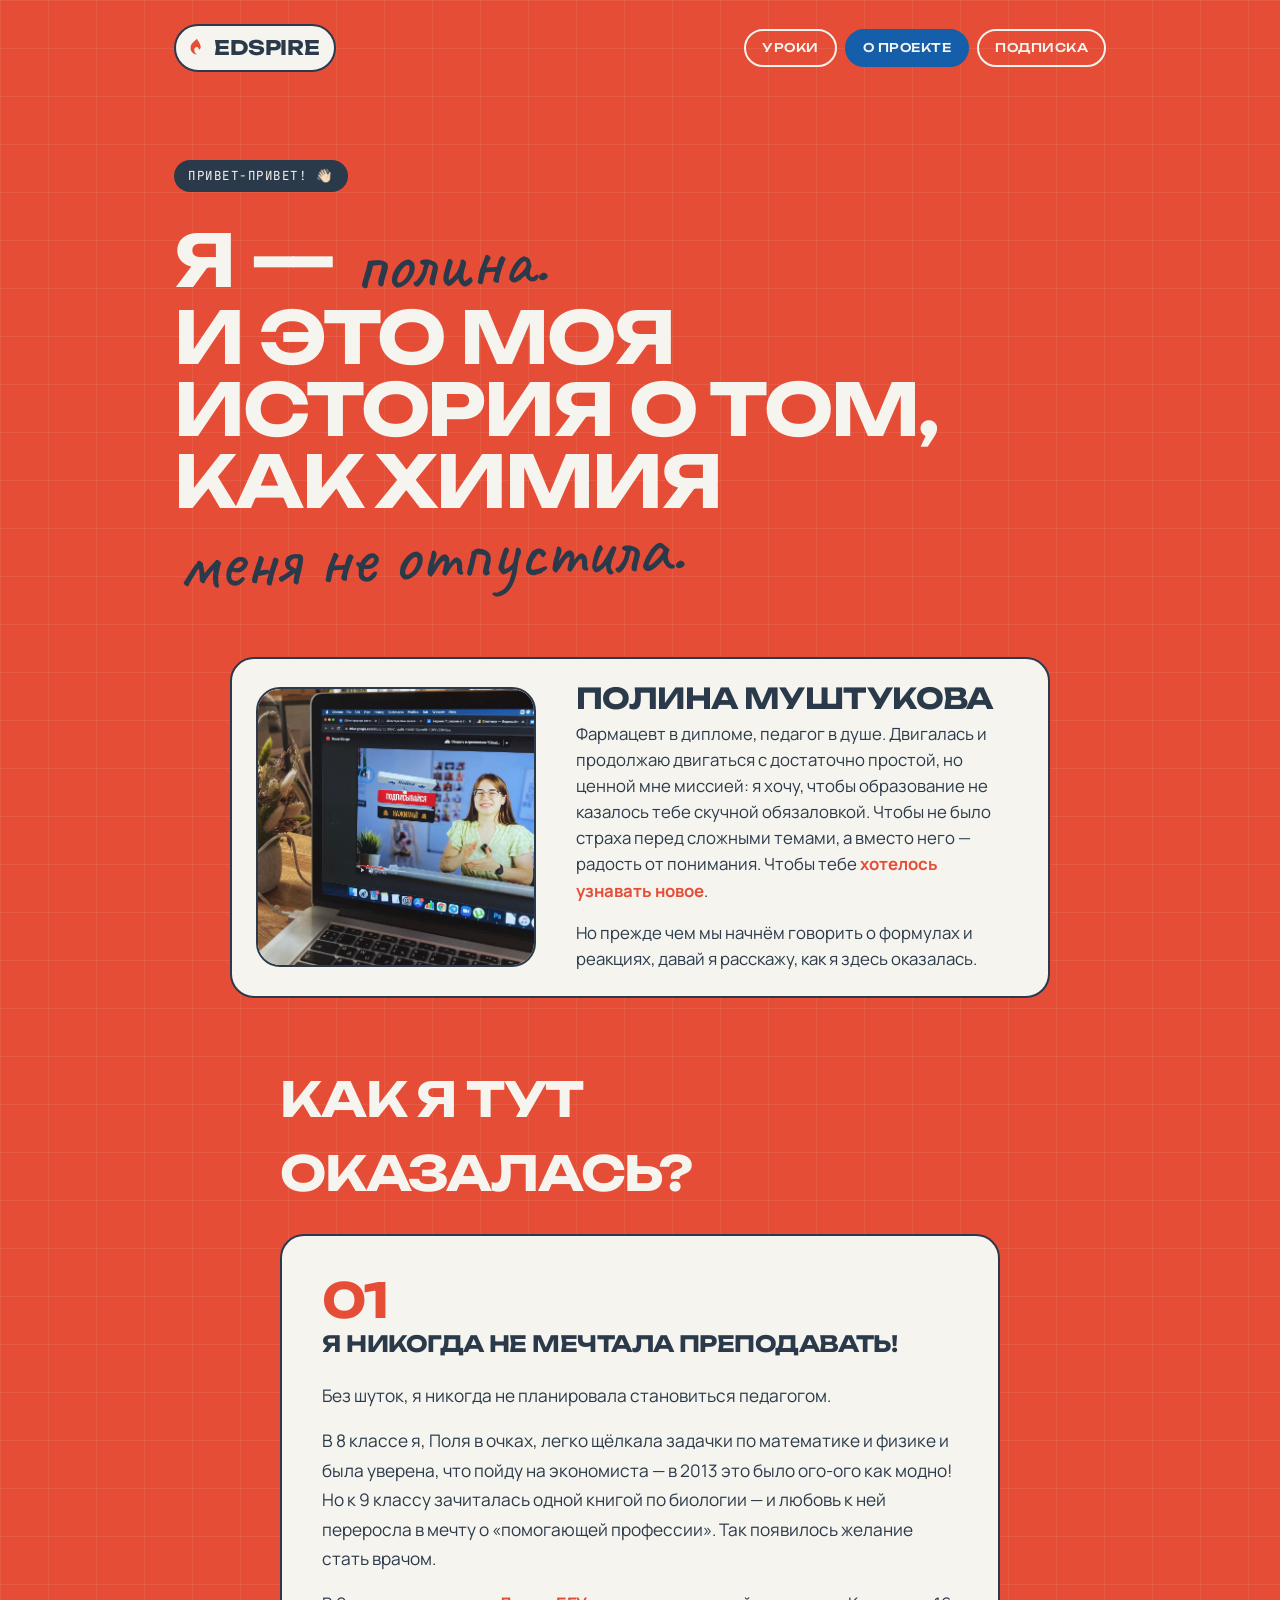
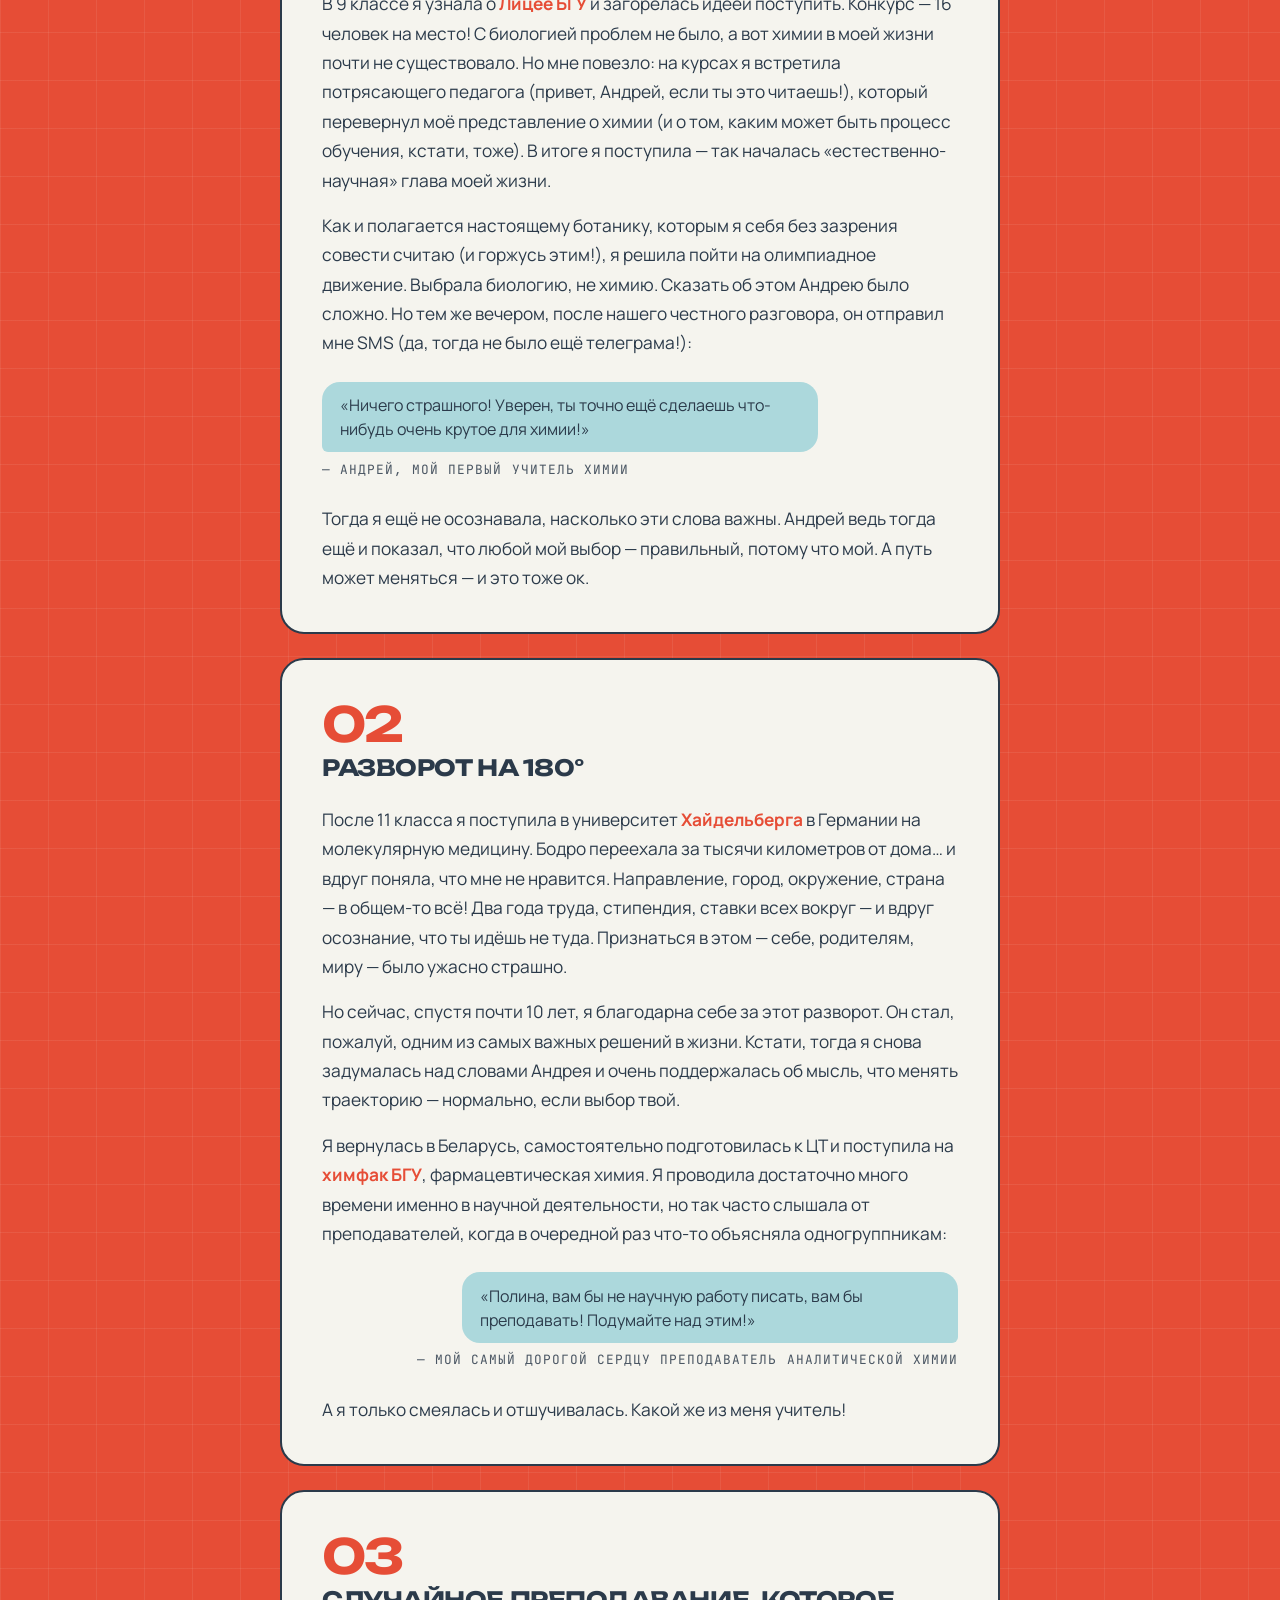
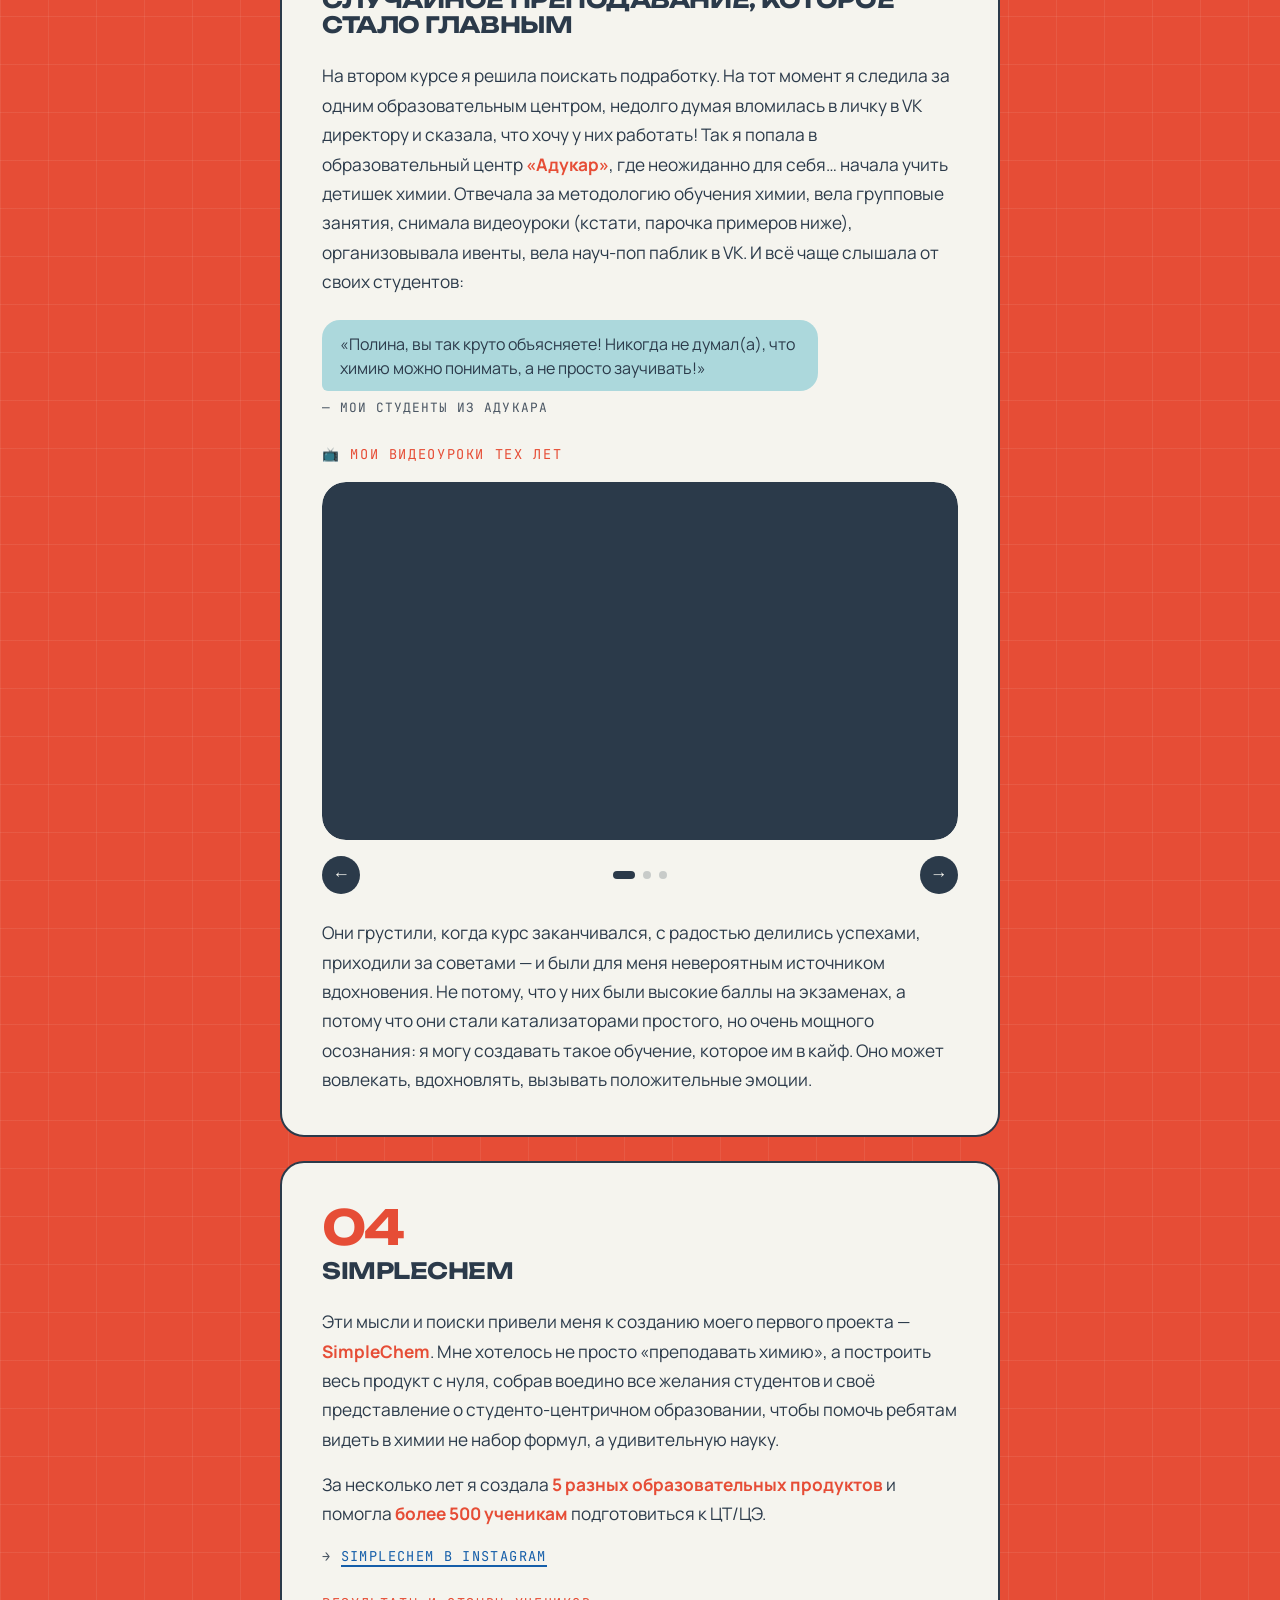
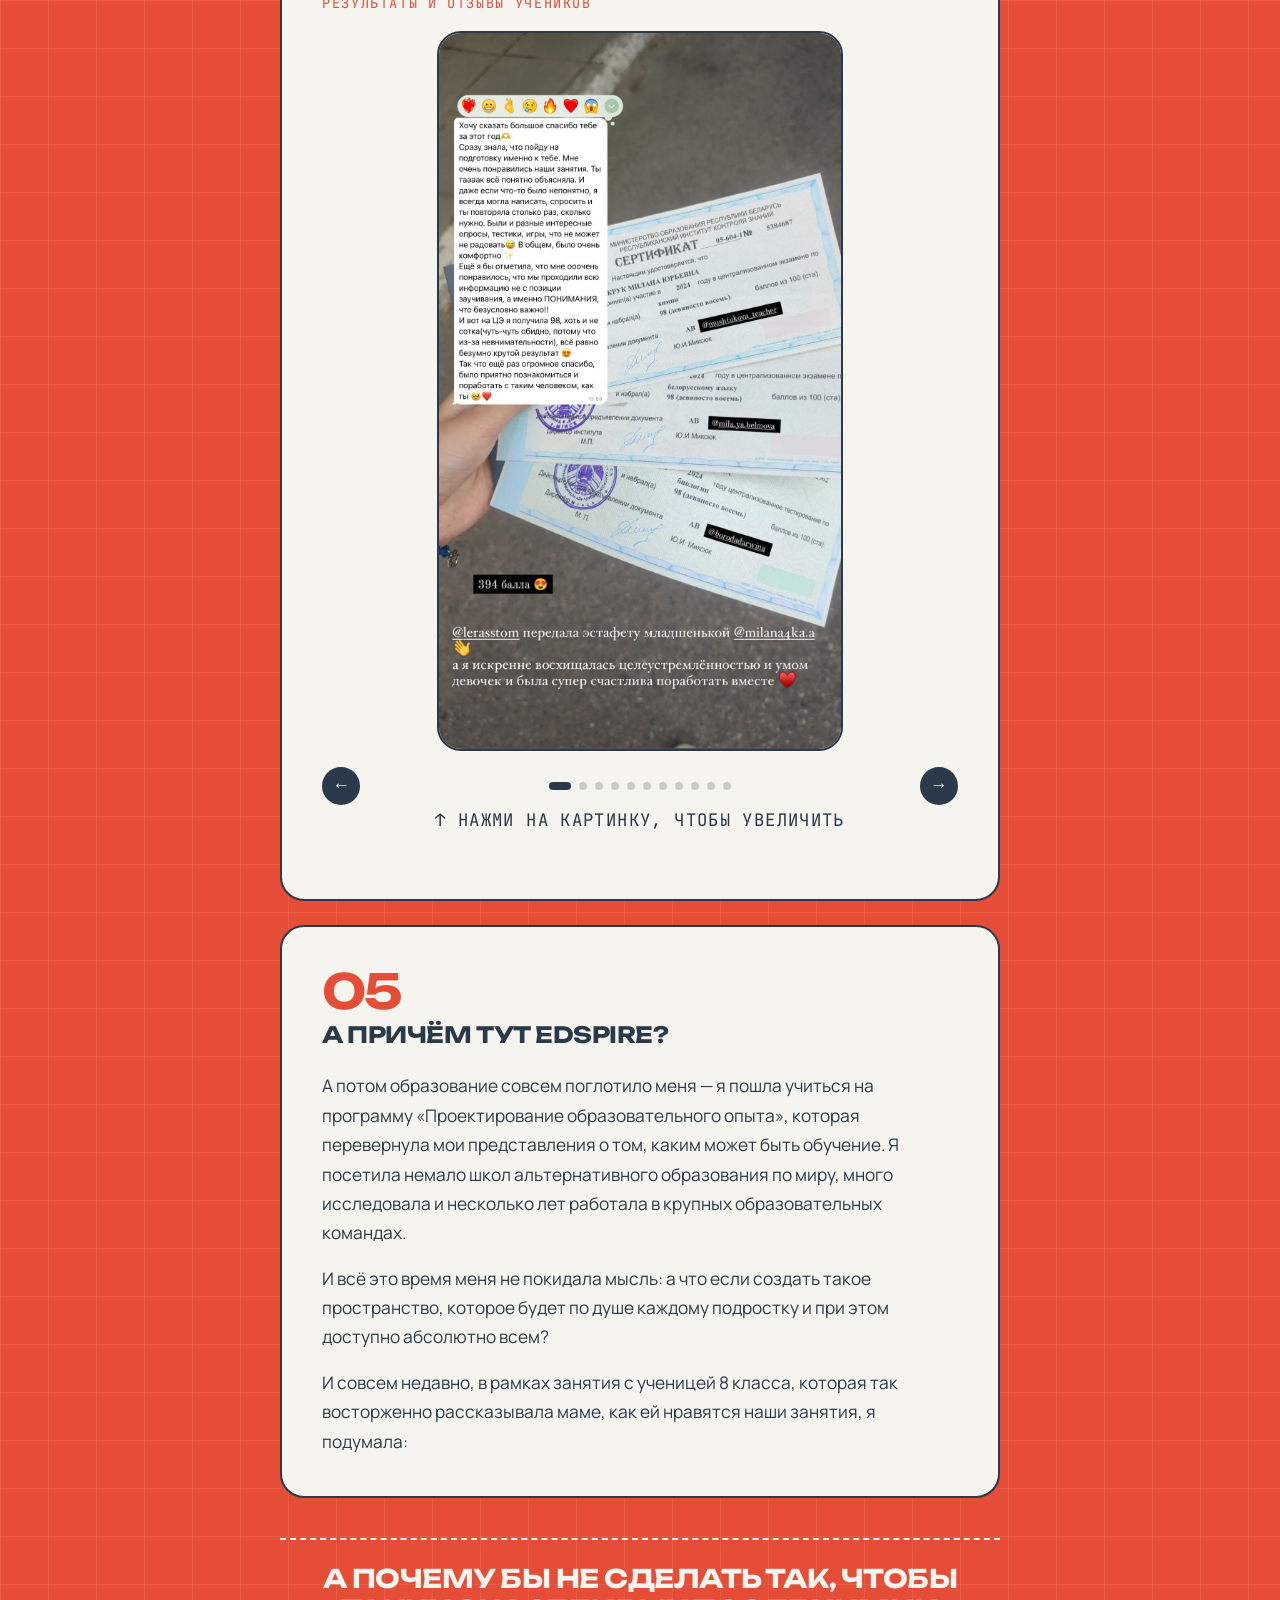
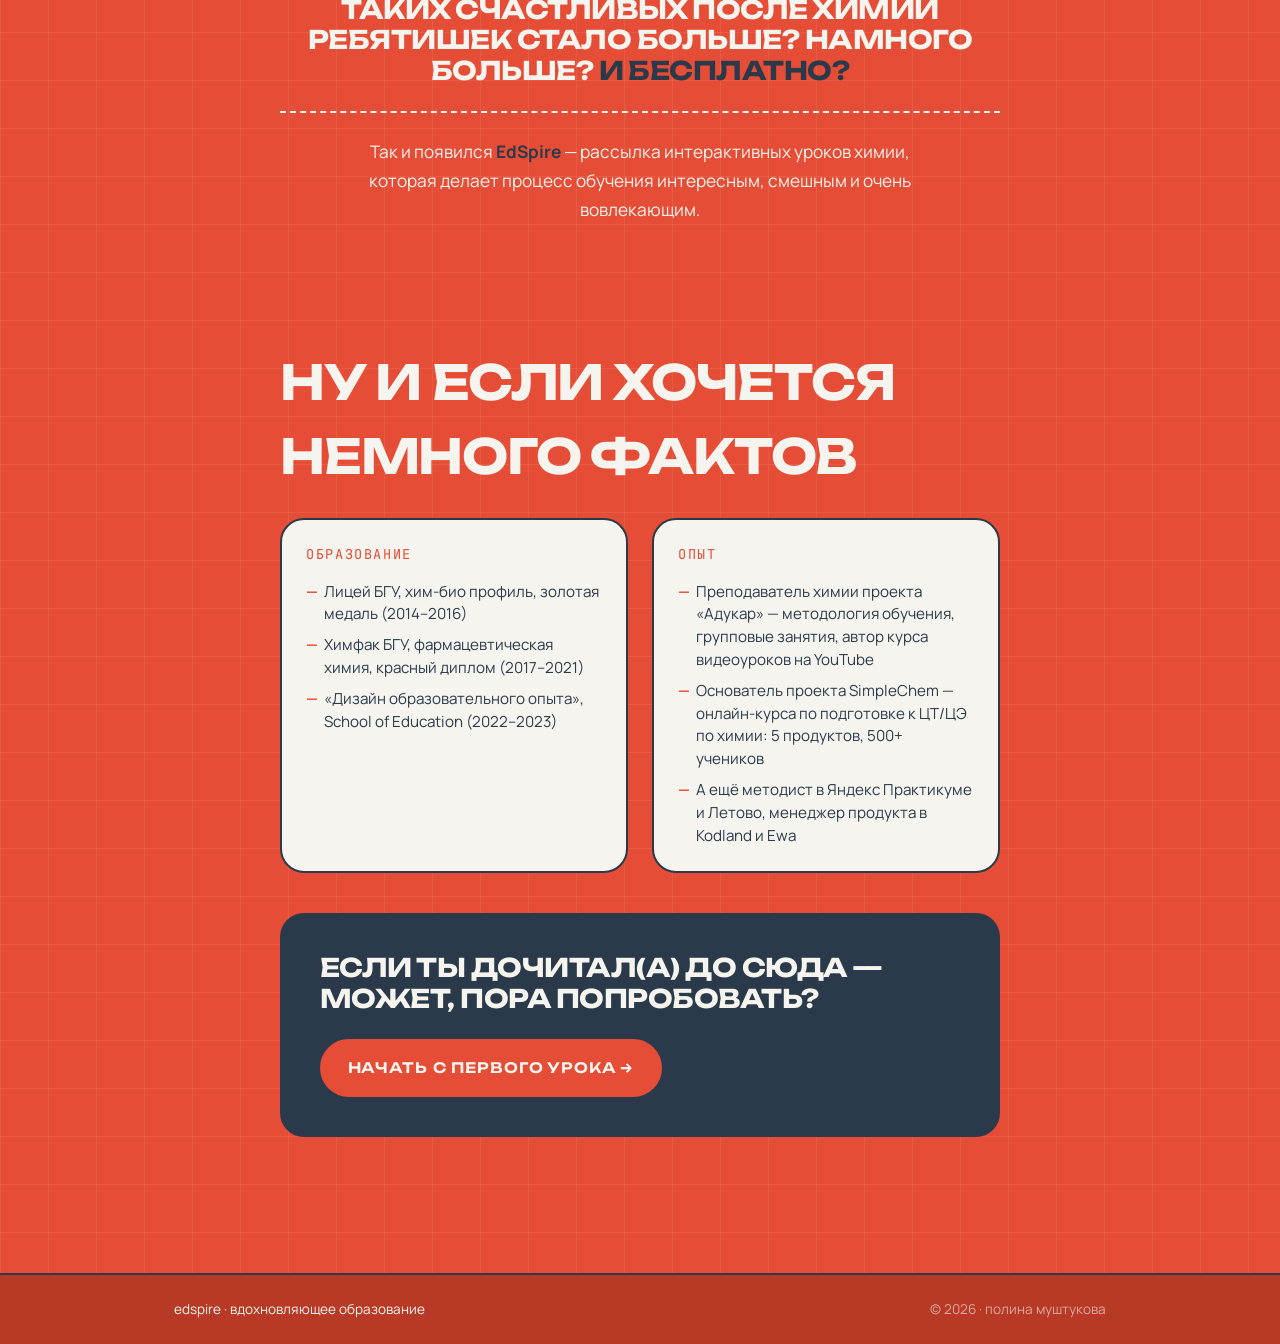
==== commit 056c9e08: "обновил текст карточки первого урока и подвал на всех страницах" ====
--- a/about/index.html
+++ b/about/index.html
@@ -5,6 +5,24 @@
   <meta name="viewport" content="width=device-width, initial-scale=1.0" />
   <title>о проекте — EdSpire</title>
   <meta name="description" content="EdSpire — это рассылка уроков химии от Полины Муштуковой. История о том, как из лицея БГУ через Хайдельберг я пришла к идее бесплатных уроков для всех." />
+  <link rel="canonical" href="https://edspire.by/about/" />
+  <link rel="icon" href="/favicon.svg" type="image/svg+xml" />
+
+  <!-- Open Graph / соцсети -->
+  <meta property="og:type" content="website" />
+  <meta property="og:site_name" content="EdSpire" />
+  <meta property="og:locale" content="ru_RU" />
+  <meta property="og:url" content="https://edspire.by/about/" />
+  <meta property="og:title" content="о проекте — EdSpire" />
+  <meta property="og:description" content="История проекта EdSpire от Полины Муштуковой: как из лицея БГУ через Хайдельберг я пришла к идее бесплатных уроков химии для всех." />
+  <meta property="og:image" content="https://edspire.by/assets/images/og-cover.jpg" />
+  <meta property="og:image:width" content="1200" />
+  <meta property="og:image:height" content="630" />
+  <meta name="twitter:card" content="summary_large_image" />
+  <meta name="twitter:title" content="о проекте — EdSpire" />
+  <meta name="twitter:description" content="История проекта EdSpire от Полины Муштуковой." />
+  <meta name="twitter:image" content="https://edspire.by/assets/images/og-cover.jpg" />
+
   <link rel="preconnect" href="https://fonts.googleapis.com" />
   <link rel="preconnect" href="https://fonts.gstatic.com" crossorigin />
   <link href="https://fonts.googleapis.com/css2?family=Unbounded:wght@400;500;600;700&family=Manrope:wght@400;500;600;700&family=Caveat:wght@500;600;700&family=JetBrains+Mono:wght@400;500&display=swap" rel="stylesheet" />
@@ -439,7 +457,10 @@
       <div class="wrap">
         <div class="about-cta-box">
           <p class="about-cta-text">Если ты дочитал(а) до сюда — может, пора попробовать?</p>
-          <a class="cta" href="../lessons/01-what-is-chemistry/">начать с первого урока →</a>
+          <a class="cta" href="../lessons/01-what-is-chemistry/">
+            <span class="txt-long">начать с первого урока →</span>
+            <span class="txt-short">первый урок →</span>
+          </a>
         </div>
       </div>
     </section>
@@ -448,7 +469,7 @@
 
   <footer class="site-footer">
     <div class="wrap">
-      <p>edspire · химия как сюжет</p>
+      <p>edspire · вдохновляющее образование</p>
       <p class="muted">© 2026 · полина муштукова</p>
     </div>
   </footer>
--- a/assets/css/base.css
+++ b/assets/css/base.css
@@ -54,6 +54,15 @@
     linear-gradient(var(--grid) 1px, transparent 1px),
     linear-gradient(90deg, var(--grid) 1px, transparent 1px);
   background-size: 48px 48px;
+
+  /* sticky footer: страница всегда не ниже экрана, футер прижат к низу */
+  min-height: 100vh;
+  display: flex;
+  flex-direction: column;
+}
+
+main {
+  flex: 1 0 auto;
 }
 
 .wrap {
@@ -533,6 +542,9 @@
 
 @media (max-width: 540px) {
   .hero-card { padding: var(--space-3); }
+  .subscribe-box,
+  .about-teaser { padding: var(--space-3); }
+  .subscribe-box h2 { font-size: 1.55rem; line-height: 1.1; }
   .wrap { padding: 0 var(--space-2); }
 
   /* Eyebrow: при переносе строки pill разваливается → делаем прямоугольник */
@@ -767,3 +779,24 @@
   .why-item { padding: var(--space-3); }
   .why-item-num { font-size: 2.2rem; }
 }
+
+/* ========================================
+   КНОПКИ НА МОБИЛКЕ
+   На узких экранах длинный текст в pill-кнопках переносился на две строки —
+   кнопка становилась слишком высокой и выглядела «толстой». На мобилке
+   показываем короткий вариант текста и делаем кнопки во всю ширину.
+   ======================================== */
+.txt-short { display: none; }
+
+@media (max-width: 540px) {
+  .txt-long { display: none; }
+  .txt-short { display: inline; }
+
+  .hero-cta,
+  .cta {
+    width: 100%;
+    justify-content: center;
+    text-align: center;
+    padding: 0.75rem 1.2rem;
+  }
+}
